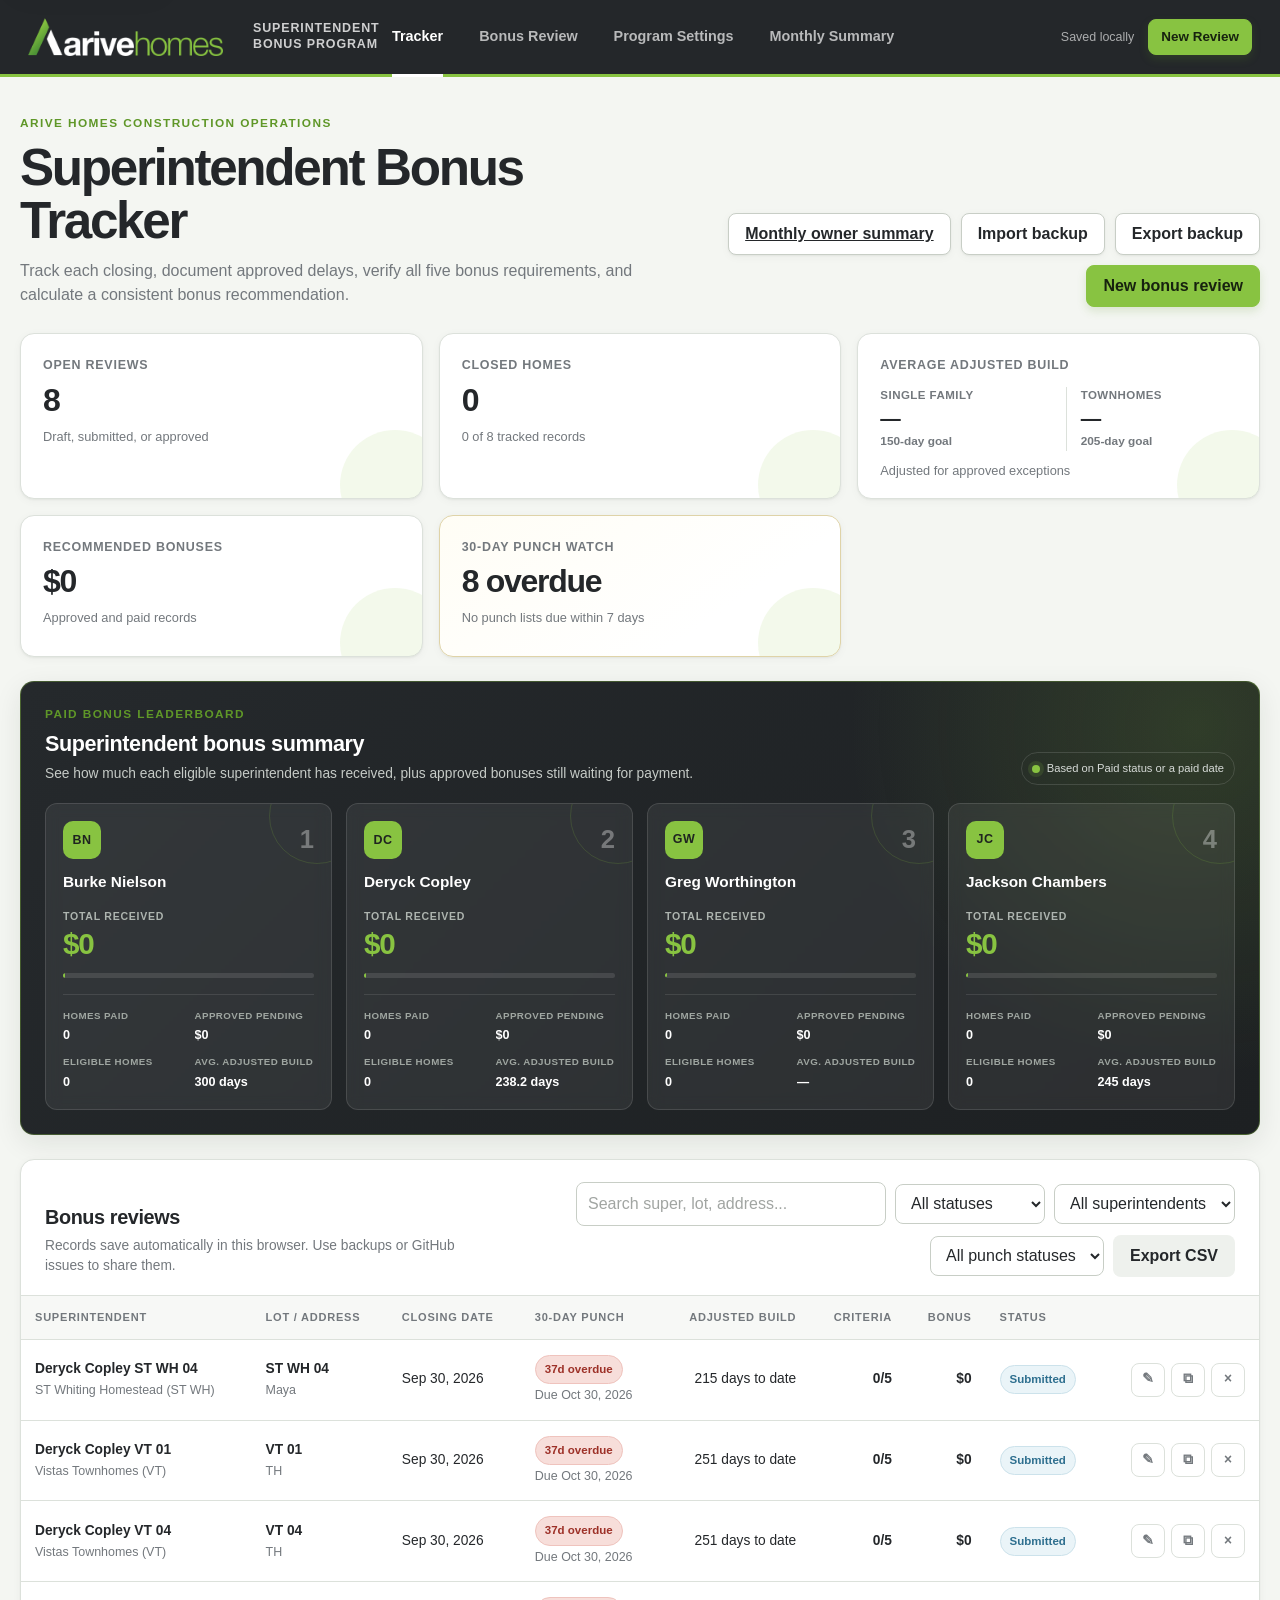
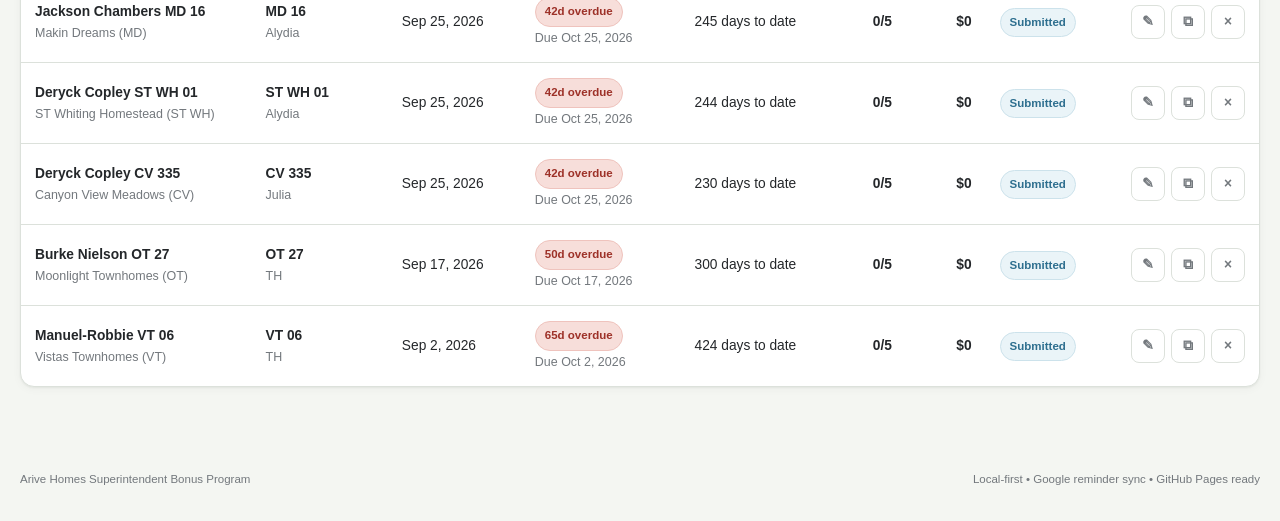
==== index.html @ 0bf2a527 "Refresh payout rules" ====
<!doctype html>
<html lang="en">
<head>
  <meta charset="utf-8">
  <meta name="viewport" content="width=device-width, initial-scale=1">
  <meta name="theme-color" content="#24272a">
  <meta name="description" content="Arive Homes Superintendent Bonus Program tracker for fair, documented, and shareable bonus reviews.">
  <title>Arive Homes | Superintendent Bonus Program</title>
  <link rel="icon" href="assets/favicon.svg" type="image/svg+xml">
  <link rel="manifest" href="manifest.webmanifest">
  <link rel="stylesheet" href="styles.css?v=12">
</head>
<body>
  <a class="skip-link" href="#mainContent">Skip to content</a>

  <header class="app-header">
    <div class="header-inner">
      <button class="brand-button" id="brandHomeButton" type="button" aria-label="Go to bonus tracker">
        <img src="assets/arive-logo.png" alt="Arive Homes" class="brand-logo" onerror="this.onerror=null;this.src='[data-uri]'">
        <span class="brand-divider" aria-hidden="true"></span>
        <span class="brand-program">Superintendent Bonus Program</span>
      </button>

      <nav class="primary-nav" aria-label="Primary navigation">
        <button type="button" class="nav-button is-active" data-view="tracker" aria-current="page">Tracker</button>
        <button type="button" class="nav-button" data-view="editor">Bonus Review</button>
        <button type="button" class="nav-button" data-view="settings">Program Settings</button>
        <a class="nav-button nav-link-button" href="monthly-summary.html" id="monthlySummaryNav">Monthly Summary</a>
      </nav>

      <div class="header-actions">
        <span class="save-indicator" id="saveIndicator" aria-live="polite">Saved locally</span>
        <button type="button" class="button button-primary button-compact" id="headerNewReviewButton">New Review</button>
      </div>
    </div>
  </header>

  <main id="mainContent" class="app-shell">
    <section id="trackerView" class="view is-active" aria-labelledby="trackerTitle">
      <div class="page-heading page-heading-split">
        <div>
          <p class="eyebrow">Arive Homes construction operations</p>
          <h1 id="trackerTitle">Superintendent Bonus Tracker</h1>
          <p class="page-description">Track each closing, document approved delays, verify all five bonus requirements, and calculate a consistent bonus recommendation.</p>
        </div>
        <div class="page-heading-actions">
          <a class="button button-secondary" href="monthly-summary.html">Monthly owner summary</a>
          <button type="button" class="button button-secondary" id="importAllButton">Import backup</button>
          <button type="button" class="button button-secondary" id="exportAllButton">Export backup</button>
          <button type="button" class="button button-primary" id="newReviewButton">New bonus review</button>
        </div>
      </div>

      <div class="metric-grid" aria-label="Program summary">
        <article class="metric-card">
          <span class="metric-label">Open reviews</span>
          <strong class="metric-value" id="metricOpenReviews">0</strong>
          <span class="metric-detail">Draft, submitted, or approved</span>
        </article>
        <article class="metric-card">
          <span class="metric-label">Closed homes</span>
          <strong class="metric-value" id="metricClosedHomes">0</strong>
          <span class="metric-detail" id="metricClosedHomesDetail">All tracked records</span>
        </article>
        <article class="metric-card metric-card-build-split">
          <span class="metric-label">Average adjusted build</span>
          <div class="metric-build-split" aria-label="Average adjusted build time by home type">
            <div class="metric-build-type">
              <span class="metric-build-type-label">Single Family</span>
              <strong class="metric-build-type-value" id="metricAvgBuildSingleFamily">—</strong>
              <span class="metric-build-type-detail">150-day goal</span>
            </div>
            <div class="metric-build-type">
              <span class="metric-build-type-label">Townhomes</span>
              <strong class="metric-build-type-value" id="metricAvgBuildTownhome">—</strong>
              <span class="metric-build-type-detail">205-day goal</span>
            </div>
          </div>
          <span class="metric-detail">Adjusted for approved exceptions</span>
        </article>
        <article class="metric-card">
          <span class="metric-label">Recommended bonuses</span>
          <strong class="metric-value" id="metricBonusTotal">$0</strong>
          <span class="metric-detail">Approved and paid records</span>
        </article>
        <article class="metric-card metric-card-alert">
          <span class="metric-label">30-day punch watch</span>
          <strong class="metric-value" id="metricPunchOverdue">0 overdue</strong>
          <span class="metric-detail" id="metricPunchDueSoon">No punch lists due within 7 days</span>
        </article>
      </div>

      <section class="super-summary-section" aria-labelledby="superSummaryHeading">
        <div class="super-summary-header">
          <div>
            <p class="eyebrow">Paid bonus leaderboard</p>
            <h2 id="superSummaryHeading">Superintendent bonus summary</h2>
            <p>See how much each eligible superintendent has received, plus approved bonuses still waiting for payment.</p>
          </div>
          <span class="summary-key"><i></i> Based on Paid status or a paid date</span>
        </div>
        <div class="super-bonus-grid" id="superintendentBonusSummary"></div>
      </section>

      <section class="card tracker-card" aria-labelledby="recordsHeading">
        <div class="card-header tracker-toolbar">
          <div>
            <h2 id="recordsHeading">Bonus reviews</h2>
            <p class="card-subtitle">Records save automatically in this browser. Use backups or GitHub issues to share them.</p>
          </div>
          <div class="toolbar-actions">
            <label class="search-field">
              <span class="sr-only">Search reviews</span>
              <input type="search" id="recordSearch" placeholder="Search super, lot, address..." autocomplete="off">
            </label>
            <label class="select-field compact-select">
              <span class="sr-only">Filter by status</span>
              <select id="statusFilter">
                <option value="all">All statuses</option>
                <option value="Draft">Draft</option>
                <option value="Submitted">Submitted</option>
                <option value="Approved">Approved</option>
                <option value="Paid">Paid</option>
                <option value="Not eligible">Not eligible</option>
              </select>
            </label>
            <label class="select-field compact-select">
              <span class="sr-only">Filter by superintendent</span>
              <select id="superFilter">
                <option value="all">All superintendents</option>
              </select>
            </label>
            <label class="select-field compact-select">
              <span class="sr-only">Filter by 30-day punch status</span>
              <select id="punchFilter">
                <option value="all">All punch statuses</option>
                <option value="overdue">Punch overdue</option>
                <option value="due-soon">Due within 7 days</option>
                <option value="open">Punch open</option>
                <option value="complete">Punch complete</option>
                <option value="not-available">Needs close date</option>
              </select>
            </label>
            <button type="button" class="button button-tertiary" id="exportCsvButton">Export CSV</button>
          </div>
        </div>

        <div class="table-wrap" id="recordsTableWrap">
          <table class="data-table records-table">
            <thead>
              <tr>
                <th scope="col">Superintendent</th>
                <th scope="col">Lot / address</th>
                <th scope="col">Closing date</th>
                <th scope="col">30-day punch</th>
                <th scope="col" class="number-cell">Adjusted build</th>
                <th scope="col" class="number-cell">Criteria</th>
                <th scope="col" class="number-cell">Bonus</th>
                <th scope="col">Status</th>
                <th scope="col"><span class="sr-only">Actions</span></th>
              </tr>
            </thead>
            <tbody id="recordsTableBody"></tbody>
          </table>
        </div>

        <div class="empty-state" id="recordsEmptyState" hidden>
          <div class="empty-icon" aria-hidden="true">A</div>
          <h3>No bonus reviews yet</h3>
          <p>Create a review for a closed or active home and track the five bonus requirements.</p>
          <button type="button" class="button button-primary" id="emptyNewReviewButton">Create first review</button>
        </div>
      </section>
    </section>

    <section id="editorView" class="view" aria-labelledby="editorTitle" hidden>
      <div class="page-heading page-heading-split editor-page-heading">
        <div>
          <button type="button" class="text-button back-button" id="backToTrackerButton">← Back to tracker</button>
          <p class="eyebrow">Individual home review</p>
          <h1 id="editorTitle">New Superintendent Bonus Review</h1>
          <p class="page-description" id="editorDescription">Enter the home details, verify the five bonus requirements, and document any delays outside the superintendent’s control.</p>
        </div>
        <div class="page-heading-actions">
          <button type="button" class="button button-secondary" id="duplicateReviewButton">Duplicate</button>
          <button type="button" class="button button-danger-ghost" id="deleteReviewButton">Delete</button>
        </div>
      </div>

      <div class="editor-layout">
        <form id="reviewForm" class="editor-main" novalidate>
          <section class="card form-card" aria-labelledby="projectInfoHeading">
            <div class="card-header">
              <div>
                <p class="section-number">01</p>
                <h2 id="projectInfoHeading">Home and superintendent</h2>
                <p class="card-subtitle">The basic information used to identify this bonus review.</p>
              </div>
            </div>
            <div class="form-grid form-grid-3">
              <label class="field field-span-2">
                <span class="field-label">Superintendent name <span aria-hidden="true">*</span></span>
                <select data-field="superintendent" required>
                  <option value="">Select superintendent</option>
                  <option value="Greg Worthington">Greg Worthington</option>
                  <option value="Jackson Chambers">Jackson Chambers</option>
                  <option value="Burke Nielson">Burke Nielson</option>
                  <option value="Deryck Copley">Deryck Copley</option>
                </select>
              </label>
              <label class="field">
                <span class="field-label">Review status</span>
                <select data-field="status">
                  <option value="Draft">Draft</option>
                  <option value="Submitted">Submitted</option>
                  <option value="Approved">Approved</option>
                  <option value="Paid">Paid</option>
                  <option value="Not eligible">Not eligible</option>
                </select>
              </label>
              <label class="field">
                <span class="field-label">Community</span>
                <input type="text" data-field="community" placeholder="Community or phase">
              </label>
              <label class="field">
                <span class="field-label">Lot number <span aria-hidden="true">*</span></span>
                <input type="text" data-field="lotNumber" required placeholder="Lot 142">
              </label>
              <label class="field">
                <span class="field-label">Plan / model</span>
                <input type="text" data-field="planName" placeholder="Floor plan">
              </label>
              <label class="field">
                <span class="field-label">Home type</span>
                <select data-field="homeType">
                  <option value="Single Family">Single Family</option>
                  <option value="Townhome">Townhome</option>
                </select>
              </label>
              <label class="field field-span-2">
                <span class="field-label">Property address <span aria-hidden="true">*</span></span>
                <input type="text" data-field="address" required autocomplete="street-address" placeholder="Street address, city, state, ZIP">
              </label>
              <label class="field">
                <span class="field-label">Permit / job number</span>
                <input type="text" data-field="jobNumber" placeholder="Optional">
              </label>
              <label class="field">
                <span class="field-label">Base bonus amount</span>
                <span class="input-prefix-wrap">
                  <span class="input-prefix">$</span>
                  <input type="number" data-field="baseBonus" value="350" readonly aria-readonly="true" tabindex="-1">
                </span>
                <span class="field-help">Fixed Arive Homes base bonus. This amount cannot be changed.</span>
              </label>
              <label class="field field-span-2">
                <span class="field-label">Review period / quarter</span>
                <input type="text" data-field="reviewPeriod" placeholder="Example: Q2 2026">
              </label>
            </div>
          </section>

          <section class="card form-card" aria-labelledby="scheduleHeading">
            <div class="card-header card-header-split">
              <div>
                <p class="section-number">02</p>
                <h2 id="scheduleHeading">Build time and closing</h2>
                <p class="card-subtitle">Build time is measured from dig to Certificate of Occupancy. Approved outside-control delays are deducted before the applicable bonus limit is evaluated.</p>
              </div>
              <span class="info-badge" id="dayCountBadge">Calendar days</span>
            </div>

            <div class="form-grid form-grid-3">
              <label class="field">
                <span class="field-label">Dig date <span aria-hidden="true">*</span></span>
                <input type="date" data-field="buildStartDate" required>
                <span class="field-help">First day excavation begins.</span>
              </label>
              <label class="field">
                <span class="field-label">Start milestone</span>
                <select data-field="startMilestone">
                  <option value="Excavation start">Dig / excavation start</option>
                </select>
              </label>
              <label class="field">
                <span class="field-label">Bonus build-time goal</span>
                <select id="buildTimeLimitDisplay" data-field="targetBuildDays">
                  <option value="150">150 days - Single Family</option>
                  <option value="205">205 days - Townhome</option>
                </select>
                <span class="field-help" id="buildTimeGoalConfirmation">Current goal: 150 days - Single Family</span>
              </label>
              <label class="field">
                <span class="field-label">Certificate of Occupancy date</span>
                <input type="date" data-field="actualCloseDate">
                <span class="field-help">Used to measure build time from dig to CO.</span>
              </label>
              <label class="field">
                <span class="field-label">Closing date</span>
                <input type="date" data-field="closingDate">
                <span class="field-help">Used to calculate the 30-day punch-list deadline.</span>
              </label>
              <label class="field field-highlight">
                <span class="field-label">30-day punch-list due date</span>
                <input type="text" id="punch30DueDate" readonly aria-readonly="true" placeholder="Calculated after closing">
                <span class="field-help" id="punch30DueDateHelp">Automatically calculated as 30 calendar days after closing.</span>
              </label>
            </div>

            <div class="schedule-metrics" aria-label="Build time calculations">
              <div class="schedule-metric">
                <span>Gross build time</span>
                <strong id="grossBuildDays">—</strong>
                <small id="grossBuildDaysHelp">Enter the dig date and CO date</small>
              </div>
              <div class="schedule-metric">
                <span>Approved delay days</span>
                <strong id="approvedDelayDays">0</strong>
                <small>Overlapping dates count once</small>
              </div>
              <div class="schedule-metric schedule-metric-emphasis">
                <span>Adjusted build time</span>
                <strong id="adjustedBuildDays">—</strong>
                <small>Gross time less approved exceptions</small>
              </div>
              <div class="schedule-metric">
                <span>Variance to build-time limit</span>
                <strong id="buildVariance">—</strong>
                <small id="buildVarianceHelp">Applicable bonus limit</small>
              </div>
            </div>
          </section>

          <section class="card form-card" aria-labelledby="delayHeading">
            <div class="card-header card-header-split">
              <div>
                <p class="section-number">03</p>
                <h2 id="delayHeading">Delay exception log</h2>
                <p class="card-subtitle">Only approved delays marked outside the superintendent’s control reduce adjusted build time.</p>
              </div>
              <button type="button" class="button button-secondary button-compact" id="addDelayButton">Add delay</button>
            </div>

            <div class="policy-note">
              <strong>Fairness rule:</strong> document the cause, date range, and approver. City or utility delays, approved buyer/company changes, unusual weather, design issues, and material allocations can qualify. Rework, missed inspections, or poor sequencing normally should not.
            </div>

            <div class="table-wrap delay-table-wrap">
              <table class="data-table delay-table">
                <thead>
                  <tr>
                    <th scope="col">Cause</th>
                    <th scope="col">Start</th>
                    <th scope="col">End</th>
                    <th scope="col">Outside control</th>
                    <th scope="col">Decision</th>
                    <th scope="col">Approved by</th>
                    <th scope="col" class="number-cell">Days</th>
                    <th scope="col">Notes / documentation</th>
                    <th scope="col"><span class="sr-only">Actions</span></th>
                  </tr>
                </thead>
                <tbody id="delayTableBody"></tbody>
              </table>
            </div>
            <div class="inline-empty" id="delayEmptyState">No delays logged. Add one only when a schedule exception needs documentation.</div>
          </section>

          <section class="card form-card" aria-labelledby="criteriaHeading">
            <div class="card-header">
              <div>
                <p class="section-number">04</p>
                <h2 id="criteriaHeading">Bonus criteria</h2>
                <p class="card-subtitle">All five requirements must be complete for the home to qualify for the bonus.</p>
              </div>
            </div>
            <div id="criteriaList" class="criteria-list"></div>
          </section>

          <section class="card form-card" aria-labelledby="photosHeading">
            <div class="card-header">
              <div>
                <p class="section-number">05</p>
                <h2 id="photosHeading">Final grade photo verification</h2>
                <p class="card-subtitle">The actual photos stay in Dropbox. Use this section to confirm the required final-grade photos were completed and uploaded.</p>
              </div>
            </div>

            <div class="verification-panel">
              <label class="verification-check">
                <input type="checkbox" data-field="finalGradePhotosComplete">
                <span class="verification-checkmark" aria-hidden="true">✓</span>
                <span>
                  <strong>Final-grade photos have been uploaded to Dropbox</strong>
                  <small>Mark this complete after the required jobsite photos are saved in the normal Dropbox folder.</small>
                </span>
              </label>
              <div class="form-grid form-grid-2 verification-fields">
                <label class="field">
                  <span class="field-label">Verified date</span>
                  <input type="date" data-field="finalGradePhotosVerifiedDate">
                </label>
                <label class="field">
                  <span class="field-label">Notes or Dropbox reference</span>
                  <input type="text" data-field="finalGradePhotosNotes" placeholder="Optional folder name, initials, or note">
                </label>
              </div>
            </div>
          </section>

          <section class="card form-card" aria-labelledby="approvalHeading">
            <div class="card-header">
              <div>
                <p class="section-number">06</p>
                <h2 id="approvalHeading">Review, approval, and payment</h2>
                <p class="card-subtitle">Keep a simple audit trail for who reviewed, approved, and paid the bonus.</p>
              </div>
            </div>
            <div class="form-grid form-grid-3">
              <label class="field">
                <span class="field-label">Reviewed by</span>
                <input type="text" data-field="reviewedBy" placeholder="Name">
              </label>
              <label class="field">
                <span class="field-label">Review date</span>
                <input type="date" data-field="reviewDate">
              </label>
              <label class="field">
                <span class="field-label">Submitted date</span>
                <input type="date" data-field="submittedDate">
              </label>
              <label class="field">
                <span class="field-label">Approved by</span>
                <input type="text" data-field="approvedBy" placeholder="Name">
              </label>
              <label class="field">
                <span class="field-label">Approval date</span>
                <input type="date" data-field="approvedDate">
              </label>
              <label class="field">
                <span class="field-label">Paid date</span>
                <input type="date" data-field="paidDate">
              </label>
              <label class="field field-span-3">
                <span class="field-label">Overall review notes</span>
                <textarea data-field="reviewNotes" rows="4" placeholder="Wins, concerns, coaching notes, or context for the final decision."></textarea>
              </label>
              <label class="field field-span-3">
                <span class="field-label">Approval notes</span>
                <textarea data-field="approvalNotes" rows="3" placeholder="Final management decision or any adjustment to the calculated recommendation."></textarea>
              </label>
              <label class="field">
                <span class="field-label">Manual approved bonus</span>
                <span class="input-prefix-wrap">
                  <span class="input-prefix">$</span>
                  <input type="number" data-field="manualApprovedBonus" min="0" step="50" inputmode="decimal" placeholder="Use calculated amount">
                </span>
                <span class="field-help">Optional override; leave blank to use the calculated recommendation.</span>
              </label>
            </div>
          </section>
        </form>

        <aside class="editor-sidebar" aria-label="Live bonus summary">
          <section class="summary-card">
            <div class="summary-card-header">
              <div>
                <span class="summary-kicker">Live recommendation</span>
                <h2 id="summaryRecordName">New review</h2>
              </div>
              <span class="status-chip status-draft" id="summaryStatus">Draft</span>
            </div>

            <div class="score-ring-wrap">
              <div class="score-ring" id="scoreRing" style="--score: 0">
                <div class="score-ring-inner">
                  <strong id="summaryScore">0/5</strong>
                  <span>requirements</span>
                </div>
              </div>
            </div>

            <div class="bonus-total">
              <span>Recommended bonus</span>
              <strong id="summaryBonus">$0</strong>
              <small id="summaryMultiplier">0% of base bonus</small>
            </div>

            <dl class="summary-details">
              <div>
                <dt>Base bonus</dt>
                <dd id="summaryBaseBonus">$0</dd>
              </div>
              <div>
                <dt>Gross build</dt>
                <dd id="summaryGrossBuild">—</dd>
              </div>
              <div>
                <dt>Approved delays</dt>
                <dd id="summaryDelayDays">0 days</dd>
              </div>
              <div>
                <dt>Adjusted build</dt>
                <dd id="summaryAdjustedBuild">—</dd>
              </div>
              <div>
                <dt>Final-grade photos</dt>
                <dd id="summaryFinalGradeStatus">Not complete</dd>
              </div>
            </dl>

            <div class="readiness-block">
              <h3>Approval readiness</h3>
              <ul class="readiness-list" id="readinessList"></ul>
            </div>

            <div class="summary-actions">
              <button type="button" class="button button-primary button-full" id="saveReviewButton">Save now</button>
              <button type="button" class="button button-secondary button-full" id="downloadReportButton">Download shareable report</button>
              <button type="button" class="button button-secondary button-full" id="printReviewButton">Print / save PDF</button>
              <button type="button" class="button button-secondary button-full" id="exportRecordButton">Export editable record</button>
              <button type="button" class="button button-tertiary button-full" id="githubIssueButton">Create GitHub issue</button>
            </div>
          </section>
        </aside>
      </div>
    </section>

    <section id="settingsView" class="view" aria-labelledby="settingsTitle" hidden>
      <div class="page-heading page-heading-split">
        <div>
          <p class="eyebrow">Program administration</p>
          <h1 id="settingsTitle">Program Settings</h1>
          <p class="page-description">Manage the program name and GitHub connection. The $350 base bonus is fixed and cannot be changed. Bonus eligibility uses the five fixed Arive Homes requirements below.</p>
        </div>
        <div class="page-heading-actions">
          <button type="button" class="button button-secondary" id="resetSettingsButton">Reset program defaults</button>
          <button type="button" class="button button-primary" id="saveSettingsButton">Save settings</button>
        </div>
      </div>

      <div class="settings-layout">
        <section class="card form-card" aria-labelledby="generalSettingsHeading">
          <div class="card-header">
            <div>
              <h2 id="generalSettingsHeading">Program defaults</h2>
              <p class="card-subtitle">These values prefill new reviews.</p>
            </div>
          </div>
          <div class="form-grid form-grid-3">
            <label class="field field-span-2">
              <span class="field-label">Program name</span>
              <input type="text" id="settingsProgramName">
            </label>
            <label class="field">
              <span class="field-label">Base bonus (fixed)</span>
              <span class="input-prefix-wrap">
                <span class="input-prefix">$</span>
                <input type="number" id="settingsDefaultBaseBonus" value="350" readonly aria-readonly="true" tabindex="-1">
              </span>
              <span class="field-help">Locked at $350 for every bonus review.</span>
            </label>
            <label class="field">
              <span class="field-label">Build-time day count</span>
              <select id="settingsDayCountMode" disabled aria-disabled="true">
                <option value="calendar">Calendar days</option>
              </select>
              <span class="field-help">Calendar days are fixed. Choose 150 or 205 in each home review using the Build-time goal field.</span>
            </label>
            <label class="field field-span-2">
              <span class="field-label">GitHub repository</span>
              <input type="text" id="settingsGithubRepo" placeholder="owner/repository">
              <span class="field-help">Used by the “Create GitHub issue” button. Leave blank to copy issue text instead.</span>
            </label>
          </div>
        </section>


        <section class="card form-card" aria-labelledby="googleReminderHeading">
          <div class="card-header card-header-split">
            <div>
              <h2 id="googleReminderHeading">30-Day Punch List Email Reminders</h2>
              <p class="card-subtitle">Connect this tracker to the private Google Sheet so closing dates and punch-list status can drive automatic reminder emails.</p>
            </div>
            <span class="connection-status" id="googleSyncStatus">Not connected yet</span>
          </div>
          <div class="form-grid form-grid-2">
            <label class="field field-span-2">
              <span class="field-label">Google Apps Script Web App URL</span>
              <input type="url" id="settingsGoogleWebAppUrl" placeholder="https://script.google.com/macros/s/.../exec" autocomplete="off">
              <span class="field-help">Paste the deployed Web App URL from the reminder script. It is stored only in this browser with your tracker data.</span>
            </label>
            <label class="field field-span-2">
              <span class="field-label">Sync key</span>
              <input type="password" id="settingsGoogleSyncKey" placeholder="Paste your private sync key" autocomplete="new-password">
              <span class="field-help">Use the same key you store in Apps Script Project Settings. Do not commit this key to GitHub.</span>
            </label>
          </div>
          <div class="data-actions-grid reminder-actions">
            <button type="button" class="button button-primary" id="syncGoogleNowButton">Sync all records now</button>
            <button type="button" class="button button-secondary" id="openGoogleSheetButton">Open reminder Google Sheet</button>
          </div>
          <div class="settings-rule-grid reminder-rule-grid">
            <div class="settings-rule"><strong>Recipients</strong><span>brendan@arivehomes.com and robbie@arivehomes.com</span></div>
            <div class="settings-rule"><strong>Reminder window</strong><span>Daily at 7:00 AM Mountain Time when an incomplete 30-day punch list is due within 7 days or is overdue.</span></div>
          </div>
        </section>

        <section class="card form-card" aria-labelledby="eligibilityRulesHeading">
          <div class="card-header">
            <div>
              <h2 id="eligibilityRulesHeading">Bonus eligibility rules</h2>
              <p class="card-subtitle">These five requirements are fixed for the Arive Homes superintendent bonus program.</p>
            </div>
          </div>
          <div class="settings-rule-grid">
            <div class="settings-rule"><strong>1. Build time</strong><span>Dig to Certificate of Occupancy: 150 days or less for single-family homes; 205 days or less for townhomes, after approved outside-control delays.</span></div>
            <div class="settings-rule"><strong>2. Final grade photos</strong><span>Photos must be uploaded to Dropbox and verified in the review.</span></div>
            <div class="settings-rule"><strong>3. 30-day punch list</strong><span>All items must be complete within 30 calendar days of closing and verified by homeowner signature, or written management approval when a homeowner signature is not reasonably obtainable.</span></div>
            <div class="settings-rule"><strong>4. Safety / SWPPP inspections</strong><span>Required safety and SWPPP inspections must be completed and documented.</span></div>
            <div class="settings-rule"><strong>5. End of Build Checklist</strong><span>Every end-of-build checklist item must be completed, including city sidewalk approval/sign-off or an approved documented exception.</span></div>
          </div>
          <p class="settings-footnote">All five requirements must be complete for the full base bonus to be recommended.</p>
        </section>

        <section class="card form-card" aria-labelledby="criteriaSettingsHeading" hidden aria-hidden="true">
          <div class="card-header card-header-split">
            <div>
              <h2 id="criteriaSettingsHeading">Bonus criteria and weights</h2>
              <p class="card-subtitle">Fixed program rules used by the eligibility calculation.</p>
            </div>
            <div class="weight-total" id="weightTotalBadge">100% total</div>
          </div>
          <div class="table-wrap">
            <table class="data-table settings-table">
              <thead>
                <tr>
                  <th scope="col">Criterion</th>
                  <th scope="col" class="number-cell">Weight</th>
                  <th scope="col">Scoring guidance</th>
                  <th scope="col">Automatic</th>
                  <th scope="col"><span class="sr-only">Actions</span></th>
                </tr>
              </thead>
              <tbody id="settingsCriteriaBody"></tbody>
            </table>
          </div>
          <button type="button" class="button button-tertiary button-compact settings-add-button" id="addCriterionButton">Add criterion</button>
        </section>

        <section class="card form-card" aria-labelledby="payoutSettingsHeading" hidden aria-hidden="true">
          <div class="card-header card-header-split">
            <div>
              <h2 id="payoutSettingsHeading">Payout tiers</h2>
              <p class="card-subtitle">All five fixed requirements must be complete for the full base bonus.</p>
            </div>
            <button type="button" class="button button-tertiary button-compact" id="addPayoutTierButton">Add tier</button>
          </div>
          <div class="table-wrap">
            <table class="data-table settings-table compact-settings-table">
              <thead>
                <tr>
                  <th scope="col">Minimum score</th>
                  <th scope="col">Maximum score</th>
                  <th scope="col">Payout of base</th>
                  <th scope="col">Label</th>
                  <th scope="col"><span class="sr-only">Actions</span></th>
                </tr>
              </thead>
              <tbody id="settingsPayoutBody"></tbody>
            </table>
          </div>
        </section>

        <section class="card form-card" aria-labelledby="scheduleSettingsHeading" hidden aria-hidden="true">
          <div class="card-header card-header-split">
            <div>
              <h2 id="scheduleSettingsHeading">Automatic schedule score</h2>
              <p class="card-subtitle">The score uses adjusted build time, not gross build time. Delay dates must be approved and outside the superintendent’s control.</p>
            </div>
            <button type="button" class="button button-tertiary button-compact" id="addScheduleBandButton">Add band</button>
          </div>
          <div class="table-wrap">
            <table class="data-table settings-table compact-settings-table">
              <thead>
                <tr>
                  <th scope="col">Maximum days late</th>
                  <th scope="col">Schedule score</th>
                  <th scope="col">Label</th>
                  <th scope="col"><span class="sr-only">Actions</span></th>
                </tr>
              </thead>
              <tbody id="settingsScheduleBody"></tbody>
            </table>
          </div>
          <p class="settings-footnote">Use a blank maximum for the final catch-all band. A negative variance (ahead of target) falls into the first band.</p>
        </section>

        <section class="card form-card danger-zone" aria-labelledby="dataSettingsHeading">
          <div class="card-header">
            <div>
              <h2 id="dataSettingsHeading">Data and backups</h2>
              <p class="card-subtitle">The app stores records in this browser. Export a backup before clearing browser data or moving to another computer.</p>
            </div>
          </div>
          <div class="data-actions-grid">
            <button type="button" class="button button-secondary" id="settingsExportAllButton">Export full backup</button>
            <button type="button" class="button button-secondary" id="settingsImportAllButton">Import full backup</button>
            <button type="button" class="button button-danger-ghost" id="clearAllDataButton">Clear all records</button>
          </div>
        </section>
      </div>
    </section>
  </main>

  <footer class="app-footer">
    <span>Arive Homes Superintendent Bonus Program</span>
    <span>Local-first • Google reminder sync • GitHub Pages ready</span>
  </footer>

  <datalist id="superintendentList"></datalist>
  <input type="file" id="importAllInput" accept="application/json,.json" hidden>
  <input type="file" id="importRecordInput" accept="application/json,.json" hidden>

  <dialog id="confirmDialog" class="confirm-dialog">
    <form method="dialog">
      <h2 id="confirmDialogTitle">Confirm action</h2>
      <p id="confirmDialogMessage">Are you sure?</p>
      <div class="dialog-actions">
        <button value="cancel" class="button button-secondary">Cancel</button>
        <button value="confirm" class="button button-danger" id="confirmDialogConfirm">Confirm</button>
      </div>
    </form>
  </dialog>

  <div class="toast" id="toast" role="status" aria-live="polite" aria-atomic="true"></div>

  <script src=app.js?v=23 defer></script>
</body>
</html>
---- styles.css ----
:root {
  --brand-green: #88c341;
  --brand-green-dark: #5f9728;
  --brand-green-soft: #edf6e4;
  --brand-gray: #606163;
  --ink: #24272a;
  --ink-2: #42464a;
  --muted: #73787d;
  --line: #dce1db;
  --line-strong: #c8cec6;
  --surface: #ffffff;
  --surface-soft: #f4f6f2;
  --surface-muted: #eef1ed;
  --warning: #a76012;
  --warning-soft: #fff5e6;
  --danger: #a33a35;
  --danger-soft: #fff0ef;
  --blue: #2e6f8f;
  --blue-soft: #eaf4f8;
  --shadow-sm: 0 1px 2px rgba(25, 31, 25, 0.05), 0 2px 10px rgba(25, 31, 25, 0.04);
  --shadow-md: 0 8px 28px rgba(25, 31, 25, 0.09);
  --radius-sm: 8px;
  --radius: 14px;
  --radius-lg: 20px;
  --header-height: 74px;
  color-scheme: light;
}

* {
  box-sizing: border-box;
}

html {
  min-width: 320px;
  scroll-behavior: smooth;
}

body {
  margin: 0;
  min-height: 100vh;
  background: var(--surface-soft);
  color: var(--ink);
  font-family: Inter, ui-sans-serif, -apple-system, BlinkMacSystemFont, "Segoe UI", sans-serif;
  line-height: 1.5;
  -webkit-font-smoothing: antialiased;
}

button,
input,
select,
textarea {
  font: inherit;
}

button {
  color: inherit;
}

img {
  max-width: 100%;
}

[hidden] {
  display: none !important;
}

::selection {
  background: rgba(136, 195, 65, 0.28);
}

.skip-link {
  position: fixed;
  left: 16px;
  top: -60px;
  z-index: 9999;
  padding: 10px 14px;
  border-radius: 8px;
  background: #fff;
  color: var(--ink);
  font-weight: 700;
  box-shadow: var(--shadow-md);
  transition: top 0.15s ease;
}

.skip-link:focus {
  top: 12px;
}

.sr-only {
  position: absolute !important;
  width: 1px !important;
  height: 1px !important;
  padding: 0 !important;
  margin: -1px !important;
  overflow: hidden !important;
  clip: rect(0, 0, 0, 0) !important;
  white-space: nowrap !important;
  border: 0 !important;
}

.app-header {
  position: sticky;
  top: 0;
  z-index: 100;
  min-height: var(--header-height);
  background: var(--ink);
  border-bottom: 3px solid var(--brand-green);
  color: #fff;
}

.header-inner {
  max-width: 1540px;
  min-height: var(--header-height);
  margin: 0 auto;
  padding: 0 28px;
  display: grid;
  grid-template-columns: minmax(320px, 1fr) auto minmax(260px, 1fr);
  align-items: center;
  gap: 26px;
}

.brand-button {
  display: inline-flex;
  align-items: center;
  justify-self: start;
  gap: 15px;
  min-width: 0;
  padding: 0;
  border: 0;
  background: transparent;
  color: #fff;
  cursor: pointer;
  text-align: left;
}

.brand-button:focus-visible,
.nav-button:focus-visible,
.button:focus-visible,
.text-button:focus-visible,
.icon-button:focus-visible {
  outline: 3px solid rgba(136, 195, 65, 0.62);
  outline-offset: 3px;
}

.brand-logo {
  width: 195px;
  height: auto;
  display: block;
}

.brand-divider {
  width: 1px;
  height: 28px;
  background: rgba(255, 255, 255, 0.25);
}

.brand-program {
  max-width: 190px;
  color: rgba(255, 255, 255, 0.78);
  font-size: 0.78rem;
  font-weight: 700;
  letter-spacing: 0.07em;
  line-height: 1.25;
  text-transform: uppercase;
}

.primary-nav {
  display: flex;
  align-items: stretch;
  align-self: stretch;
}

.nav-button {
  position: relative;
  padding: 0 18px;
  border: 0;
  background: transparent;
  color: rgba(255, 255, 255, 0.68);
  font-size: 0.9rem;
  font-weight: 700;
  cursor: pointer;
  transition: color 0.15s ease, background 0.15s ease;
}

.nav-button:hover {
  color: #fff;
  background: rgba(255, 255, 255, 0.04);
}

.nav-button::after {
  content: "";
  position: absolute;
  left: 18px;
  right: 18px;
  bottom: -3px;
  height: 3px;
  background: transparent;
}

.nav-button.is-active {
  color: #fff;
}

.nav-button.is-active::after {
  background: #fff;
}

.header-actions {
  display: flex;
  align-items: center;
  justify-content: flex-end;
  gap: 14px;
}

.save-indicator {
  color: rgba(255, 255, 255, 0.62);
  font-size: 0.78rem;
  white-space: nowrap;
}

.save-indicator.is-saving {
  color: #fff;
}

.save-indicator.is-error {
  color: #ffb5ad;
}

.app-shell {
  width: min(100% - 40px, 1480px);
  margin: 0 auto;
  padding: 38px 0 64px;
}

.view {
  animation: view-in 0.18s ease-out;
}

@keyframes view-in {
  from {
    opacity: 0;
    transform: translateY(4px);
  }
  to {
    opacity: 1;
    transform: translateY(0);
  }
}

.page-heading {
  margin-bottom: 26px;
}

.page-heading-split {
  display: flex;
  align-items: flex-end;
  justify-content: space-between;
  gap: 28px;
}

.editor-page-heading {
  align-items: center;
}

.eyebrow {
  margin: 0 0 8px;
  color: var(--brand-green-dark);
  font-size: 0.74rem;
  font-weight: 800;
  letter-spacing: 0.12em;
  text-transform: uppercase;
}

h1,
h2,
h3,
p {
  overflow-wrap: anywhere;
}

h1 {
  margin: 0;
  font-size: clamp(2rem, 4vw, 3.2rem);
  letter-spacing: -0.045em;
  line-height: 1.04;
}

h2 {
  margin: 0;
  font-size: 1.24rem;
  letter-spacing: -0.02em;
  line-height: 1.2;
}

h3 {
  margin: 0;
  font-size: 1rem;
  line-height: 1.3;
}

.page-description {
  max-width: 790px;
  margin: 12px 0 0;
  color: var(--muted);
  font-size: 1rem;
}

.page-heading-actions {
  display: flex;
  flex-wrap: wrap;
  justify-content: flex-end;
  gap: 10px;
}

.text-button {
  padding: 0;
  border: 0;
  background: transparent;
  color: var(--brand-green-dark);
  font-weight: 750;
  cursor: pointer;
}

.text-button:hover {
  color: var(--ink);
  text-decoration: underline;
  text-underline-offset: 3px;
}

.back-button {
  display: inline-flex;
  margin-bottom: 12px;
  font-size: 0.88rem;
}

.button {
  display: inline-flex;
  align-items: center;
  justify-content: center;
  min-height: 42px;
  padding: 10px 16px;
  border: 1px solid transparent;
  border-radius: var(--radius-sm);
  font-weight: 750;
  line-height: 1.15;
  cursor: pointer;
  transition: transform 0.12s ease, box-shadow 0.12s ease, background 0.12s ease, border-color 0.12s ease;
}

.button:hover:not(:disabled) {
  transform: translateY(-1px);
}

.button:active:not(:disabled) {
  transform: translateY(0);
}

.button:disabled {
  opacity: 0.5;
  cursor: not-allowed;
}

.button-primary {
  background: var(--brand-green);
  color: #17220f;
  border-color: var(--brand-green);
  box-shadow: 0 4px 10px rgba(95, 151, 40, 0.18);
}

.button-primary:hover:not(:disabled) {
  background: #94cf4d;
  border-color: #94cf4d;
  box-shadow: 0 6px 16px rgba(95, 151, 40, 0.24);
}

.button-secondary {
  background: #fff;
  color: var(--ink);
  border-color: var(--line-strong);
  box-shadow: var(--shadow-sm);
}

.button-secondary:hover:not(:disabled) {
  border-color: var(--brand-green);
}

.button-tertiary {
  background: var(--surface-muted);
  color: var(--ink);
  border-color: transparent;
}

.button-tertiary:hover:not(:disabled) {
  background: #e4e8e2;
}

.button-danger {
  background: var(--danger);
  color: #fff;
  border-color: var(--danger);
}

.button-danger-ghost {
  background: transparent;
  color: var(--danger);
  border-color: rgba(163, 58, 53, 0.3);
}

.button-danger-ghost:hover:not(:disabled) {
  background: var(--danger-soft);
  border-color: var(--danger);
}

.button-compact {
  min-height: 36px;
  padding: 8px 12px;
  font-size: 0.84rem;
}

.button-full {
  width: 100%;
}

.icon-button {
  display: inline-grid;
  place-items: center;
  width: 34px;
  height: 34px;
  padding: 0;
  border: 1px solid var(--line);
  border-radius: 8px;
  background: #fff;
  color: var(--muted);
  font-weight: 800;
  cursor: pointer;
}

.icon-button:hover {
  border-color: var(--brand-green);
  color: var(--ink);
}

.icon-button.danger:hover {
  border-color: var(--danger);
  color: var(--danger);
  background: var(--danger-soft);
}

.metric-grid {
  display: grid;
  grid-template-columns: repeat(5, minmax(0, 1fr));
  gap: 16px;
  margin-bottom: 24px;
}

.metric-card {
  position: relative;
  min-height: 142px;
  padding: 22px;
  overflow: hidden;
  border: 1px solid var(--line);
  border-radius: var(--radius);
  background: var(--surface);
  box-shadow: var(--shadow-sm);
}


.metric-card-build-split {
  padding-bottom: 18px;
}

.metric-build-split {
  position: relative;
  z-index: 1;
  display: grid;
  grid-template-columns: repeat(2, minmax(0, 1fr));
  gap: 14px;
  margin: 12px 0 10px;
}

.metric-build-type {
  min-width: 0;
}

.metric-build-type + .metric-build-type {
  padding-left: 14px;
  border-left: 1px solid var(--line);
}

.metric-build-type-label,
.metric-build-type-detail {
  display: block;
}

.metric-build-type-label {
  margin-bottom: 3px;
  color: var(--muted);
  font-size: 0.72rem;
  font-weight: 800;
  letter-spacing: 0.04em;
  text-transform: uppercase;
}

.metric-build-type-value {
  display: block;
  color: var(--ink);
  font-size: clamp(1.2rem, 1.6vw, 1.7rem);
  line-height: 1.05;
  white-space: nowrap;
}

.metric-build-type-detail {
  margin-top: 4px;
  color: var(--muted);
  font-size: 0.74rem;
  font-weight: 700;
}

.metric-card::after {
  content: "";
  position: absolute;
  right: -28px;
  bottom: -42px;
  width: 110px;
  height: 110px;
  border-radius: 50%;
  background: rgba(136, 195, 65, 0.1);
}

.metric-label,
.metric-detail {
  display: block;
}

.metric-label {
  color: var(--muted);
  font-size: 0.78rem;
  font-weight: 750;
  letter-spacing: 0.06em;
  text-transform: uppercase;
}

.metric-value {
  position: relative;
  z-index: 1;
  display: block;
  margin-top: 9px;
  font-size: 2rem;
  letter-spacing: -0.04em;
  line-height: 1.05;
}

.metric-detail {
  margin-top: 9px;
  color: var(--muted);
  font-size: 0.8rem;
}


.super-summary-section {
  margin-bottom: 24px;
  padding: 24px;
  border: 1px solid rgba(136, 195, 65, 0.32);
  border-radius: var(--radius);
  background:
    radial-gradient(circle at 95% 10%, rgba(136, 195, 65, 0.16), transparent 28%),
    linear-gradient(135deg, #25292c 0%, #1d2022 100%);
  box-shadow: var(--shadow-md);
  color: #fff;
}

.super-summary-header {
  display: flex;
  align-items: flex-end;
  justify-content: space-between;
  gap: 20px;
  margin-bottom: 18px;
}

.super-summary-header h2 {
  margin-top: 3px;
  font-size: 1.35rem;
}

.super-summary-header p:not(.eyebrow) {
  max-width: 680px;
  margin: 7px 0 0;
  color: #c6cbc7;
  font-size: 0.86rem;
}

.summary-key {
  display: inline-flex;
  align-items: center;
  gap: 7px;
  padding: 7px 10px;
  border: 1px solid rgba(255, 255, 255, 0.13);
  border-radius: 999px;
  color: #d7dbd8;
  font-size: 0.7rem;
  white-space: nowrap;
}

.summary-key i {
  width: 8px;
  height: 8px;
  border-radius: 50%;
  background: var(--brand-green);
  box-shadow: 0 0 0 4px rgba(136, 195, 65, 0.14);
}

.super-bonus-grid {
  display: grid;
  grid-template-columns: repeat(4, minmax(0, 1fr));
  gap: 14px;
}

.super-bonus-card {
  position: relative;
  min-width: 0;
  padding: 17px;
  overflow: hidden;
  border: 1px solid rgba(255, 255, 255, 0.12);
  border-radius: 12px;
  background: rgba(255, 255, 255, 0.065);
  backdrop-filter: blur(7px);
}

.super-bonus-card::after {
  content: "";
  position: absolute;
  right: -34px;
  top: -36px;
  width: 94px;
  height: 94px;
  border: 1px solid rgba(136, 195, 65, 0.18);
  border-radius: 50%;
}

.super-bonus-topline {
  position: relative;
  z-index: 1;
  display: flex;
  align-items: center;
  justify-content: space-between;
}

.super-avatar {
  display: inline-grid;
  place-items: center;
  width: 38px;
  height: 38px;
  border-radius: 10px;
  background: var(--brand-green);
  color: #1f2420;
  font-size: 0.78rem;
  font-weight: 900;
  letter-spacing: 0.04em;
}

.super-rank {
  color: rgba(255, 255, 255, 0.34);
  font-size: 1.6rem;
  font-weight: 850;
  line-height: 1;
}

.super-bonus-card h3 {
  margin: 13px 0 0;
  overflow: hidden;
  font-size: 0.96rem;
  text-overflow: ellipsis;
  white-space: nowrap;
}

.super-paid-label {
  display: block;
  margin-top: 17px;
  color: #aeb5b0;
  font-size: 0.66rem;
  font-weight: 750;
  letter-spacing: 0.07em;
  text-transform: uppercase;
}

.super-paid-amount {
  display: block;
  margin-top: 3px;
  color: var(--brand-green);
  font-size: 1.85rem;
  letter-spacing: -0.04em;
  line-height: 1.08;
}

.super-progress {
  height: 5px;
  margin-top: 13px;
  overflow: hidden;
  border-radius: 999px;
  background: rgba(255, 255, 255, 0.11);
}

.super-progress span {
  display: block;
  height: 100%;
  min-width: 2px;
  border-radius: inherit;
  background: var(--brand-green);
}

.super-bonus-stats {
  display: grid;
  grid-template-columns: 1fr 1fr;
  gap: 10px 12px;
  margin: 16px 0 0;
  padding-top: 14px;
  border-top: 1px solid rgba(255, 255, 255, 0.1);
}

.super-bonus-stats div {
  min-width: 0;
}

.super-bonus-stats dt {
  color: #9fa6a1;
  font-size: 0.61rem;
  font-weight: 700;
  letter-spacing: 0.045em;
  text-transform: uppercase;
}

.super-bonus-stats dd {
  margin: 3px 0 0;
  overflow: hidden;
  color: #fff;
  font-size: 0.79rem;
  font-weight: 800;
  text-overflow: ellipsis;
  white-space: nowrap;
}

.card {
  border: 1px solid var(--line);
  border-radius: var(--radius);
  background: var(--surface);
  box-shadow: var(--shadow-sm);
}

.card-header {
  padding: 22px 24px 18px;
  border-bottom: 1px solid var(--line);
}

.card-header-split {
  display: flex;
  align-items: flex-start;
  justify-content: space-between;
  gap: 20px;
}

.card-subtitle {
  margin: 6px 0 0;
  color: var(--muted);
  font-size: 0.86rem;
}

.section-number {
  margin: 0 0 5px;
  color: var(--brand-green-dark);
  font-size: 0.68rem;
  font-weight: 850;
  letter-spacing: 0.12em;
}

.tracker-card {
  overflow: hidden;
}

.tracker-toolbar {
  display: flex;
  align-items: flex-end;
  justify-content: space-between;
  gap: 22px;
}

.toolbar-actions {
  display: flex;
  align-items: center;
  flex-wrap: wrap;
  justify-content: flex-end;
  gap: 9px;
}

.search-field input,
.compact-select select {
  min-height: 40px;
}

.search-field input {
  width: min(310px, 34vw);
}

.compact-select select {
  width: auto;
  min-width: 150px;
}

.table-wrap {
  width: 100%;
  overflow-x: auto;
}

.data-table {
  width: 100%;
  border-collapse: collapse;
  border-spacing: 0;
  font-size: 0.86rem;
}

.data-table th,
.data-table td {
  padding: 13px 14px;
  border-bottom: 1px solid var(--line);
  text-align: left;
  vertical-align: middle;
}

.data-table th {
  background: #f7f8f6;
  color: var(--muted);
  font-size: 0.69rem;
  font-weight: 800;
  letter-spacing: 0.07em;
  text-transform: uppercase;
  white-space: nowrap;
}

.data-table tbody tr:last-child td {
  border-bottom: 0;
}

.records-table tbody tr {
  cursor: pointer;
  transition: background 0.12s ease;
}

.records-table tbody tr:hover {
  background: #fafcf8;
}

.records-table td {
  padding-top: 15px;
  padding-bottom: 15px;
}

.number-cell {
  text-align: right !important;
  font-variant-numeric: tabular-nums;
}

.record-primary {
  display: block;
  font-weight: 750;
  color: var(--ink);
}

.record-secondary {
  display: block;
  margin-top: 2px;
  color: var(--muted);
  font-size: 0.78rem;
}

.record-actions {
  display: flex;
  justify-content: flex-end;
  gap: 6px;
  white-space: nowrap;
}

.status-chip,
.info-badge,
.photo-count-badge,
.weight-total {
  display: inline-flex;
  align-items: center;
  justify-content: center;
  border-radius: 999px;
  font-size: 0.72rem;
  font-weight: 800;
  white-space: nowrap;
}

.status-chip {
  padding: 5px 9px;
  border: 1px solid transparent;
}

.status-draft {
  background: #ecefec;
  color: #5f6460;
  border-color: #d9ded9;
}

.status-submitted {
  background: var(--blue-soft);
  color: var(--blue);
  border-color: #cce2eb;
}

.status-approved {
  background: var(--brand-green-soft);
  color: var(--brand-green-dark);
  border-color: #cee5b6;
}

.status-paid {
  background: #e7f4ec;
  color: #28704a;
  border-color: #c0dfcc;
}

.status-not-eligible {
  background: var(--danger-soft);
  color: var(--danger);
  border-color: #ecc5c1;
}

.empty-state {
  padding: 64px 24px 70px;
  text-align: center;
}

.empty-state h3 {
  margin-top: 14px;
  font-size: 1.2rem;
}

.empty-state p {
  max-width: 520px;
  margin: 8px auto 22px;
  color: var(--muted);
}

.empty-icon {
  display: grid;
  place-items: center;
  width: 56px;
  height: 56px;
  margin: 0 auto;
  border-radius: 18px;
  background: var(--ink);
  color: var(--brand-green);
  font-size: 1.5rem;
  font-weight: 900;
}

.editor-layout {
  display: grid;
  grid-template-columns: minmax(0, 1fr) 350px;
  align-items: start;
  gap: 22px;
}

.editor-main,
.settings-layout {
  display: grid;
  gap: 20px;
}

.form-card {
  overflow: hidden;
}

.form-grid {
  display: grid;
  gap: 18px 16px;
  padding: 22px 24px 26px;
}

.form-grid-3 {
  grid-template-columns: repeat(3, minmax(0, 1fr));
}

.field {
  display: flex;
  flex-direction: column;
  min-width: 0;
  gap: 7px;
}

.field-span-2 {
  grid-column: span 2;
}

.field-span-3 {
  grid-column: span 3;
}

.field-label {
  color: var(--ink-2);
  font-size: 0.79rem;
  font-weight: 750;
}

.field-help {
  color: var(--muted);
  font-size: 0.72rem;
  line-height: 1.35;
}

input,
select,
textarea {
  width: 100%;
  min-height: 43px;
  padding: 9px 11px;
  border: 1px solid var(--line-strong);
  border-radius: 8px;
  background: #fff;
  color: var(--ink);
  outline: none;
  transition: border-color 0.12s ease, box-shadow 0.12s ease, background 0.12s ease;
}

textarea {
  min-height: 90px;
  resize: vertical;
  line-height: 1.45;
}

input::placeholder,
textarea::placeholder {
  color: #a1a5a2;
}

input:focus,
select:focus,
textarea:focus {
  border-color: var(--brand-green-dark);
  box-shadow: 0 0 0 3px rgba(136, 195, 65, 0.17);
}

input:disabled,
select:disabled,
textarea:disabled {
  background: #f0f2ef;
  color: #6d716e;
  cursor: not-allowed;
}

input[aria-invalid="true"],
select[aria-invalid="true"],
textarea[aria-invalid="true"] {
  border-color: var(--danger);
  box-shadow: 0 0 0 2px rgba(163, 58, 53, 0.11);
}

input[type="checkbox"] {
  width: 18px;
  min-height: 18px;
  height: 18px;
  padding: 0;
  accent-color: var(--brand-green-dark);
}

.input-prefix-wrap {
  display: flex;
  align-items: stretch;
}

.input-prefix {
  display: inline-flex;
  align-items: center;
  padding: 0 11px;
  border: 1px solid var(--line-strong);
  border-right: 0;
  border-radius: 8px 0 0 8px;
  background: #f4f6f3;
  color: var(--muted);
  font-weight: 700;
}

.input-prefix-wrap input {
  border-radius: 0 8px 8px 0;
}

.info-badge,
.photo-count-badge {
  padding: 6px 10px;
  background: var(--brand-green-soft);
  color: var(--brand-green-dark);
  border: 1px solid #d5e9c1;
}

.schedule-metrics {
  display: grid;
  grid-template-columns: repeat(4, minmax(0, 1fr));
  gap: 12px;
  padding: 0 24px 26px;
}

.schedule-metric {
  min-height: 110px;
  padding: 16px;
  border: 1px solid var(--line);
  border-radius: 10px;
  background: #fafbf9;
}

.schedule-metric span,
.schedule-metric small,
.schedule-metric strong {
  display: block;
}

.schedule-metric span {
  color: var(--muted);
  font-size: 0.74rem;
  font-weight: 750;
}

.schedule-metric strong {
  margin-top: 8px;
  font-size: 1.75rem;
  letter-spacing: -0.04em;
  line-height: 1.05;
  font-variant-numeric: tabular-nums;
}

.schedule-metric small {
  margin-top: 7px;
  color: var(--muted);
  font-size: 0.68rem;
  line-height: 1.3;
}

.schedule-metric-emphasis {
  background: var(--brand-green-soft);
  border-color: #cfe6b7;
}

.schedule-metric-emphasis strong {
  color: var(--brand-green-dark);
}

.policy-note {
  margin: 18px 24px 0;
  padding: 13px 15px;
  border-left: 4px solid var(--brand-green);
  border-radius: 0 8px 8px 0;
  background: #f7fbf2;
  color: var(--ink-2);
  font-size: 0.82rem;
}

.delay-table-wrap {
  padding: 18px 18px 0;
}

.delay-table {
  min-width: 1180px;
  border: 1px solid var(--line);
  border-radius: 10px;
  border-collapse: separate;
  border-spacing: 0;
  overflow: hidden;
}

.delay-table th,
.delay-table td {
  padding: 9px 8px;
}

.delay-table input,
.delay-table select,
.delay-table textarea {
  min-height: 36px;
  padding: 7px 8px;
  font-size: 0.78rem;
}

.delay-table textarea {
  width: 220px;
  min-height: 56px;
}

.delay-table .delay-cause {
  width: 155px;
}

.delay-table .delay-date {
  width: 132px;
}

.delay-table .delay-decision {
  width: 105px;
}

.delay-table .delay-approver {
  width: 120px;
}

.checkbox-cell {
  text-align: center !important;
}

.delay-days-value {
  display: inline-block;
  min-width: 34px;
  font-weight: 800;
  text-align: right;
}

.inline-empty {
  padding: 20px 24px 24px;
  color: var(--muted);
  font-size: 0.82rem;
  text-align: center;
}

.criteria-list {
  display: grid;
  gap: 0;
}

.criterion-row {
  display: grid;
  grid-template-columns: minmax(240px, 1.25fr) minmax(230px, 0.9fr) minmax(260px, 1fr);
  gap: 22px;
  align-items: center;
  padding: 20px 24px;
  border-bottom: 1px solid var(--line);
}

.criterion-row:last-child {
  border-bottom: 0;
}

.criterion-title-line {
  display: flex;
  align-items: center;
  flex-wrap: wrap;
  gap: 8px;
}

.criterion-title {
  font-weight: 800;
}

.weight-chip {
  display: inline-flex;
  align-items: center;
  padding: 3px 7px;
  border-radius: 999px;
  background: var(--surface-muted);
  color: var(--muted);
  font-size: 0.67rem;
  font-weight: 800;
}

.auto-chip {
  display: inline-flex;
  align-items: center;
  padding: 3px 7px;
  border-radius: 999px;
  background: var(--blue-soft);
  color: var(--blue);
  font-size: 0.67rem;
  font-weight: 800;
}

.criterion-guidance {
  margin: 7px 0 0;
  color: var(--muted);
  font-size: 0.77rem;
  line-height: 1.42;
}

.score-control {
  display: grid;
  grid-template-columns: 1fr 74px;
  align-items: center;
  gap: 10px;
}

.score-control input[type="range"] {
  min-height: 22px;
  padding: 0;
  border: 0;
  box-shadow: none;
  accent-color: var(--brand-green-dark);
}

.score-control input[type="number"] {
  text-align: right;
  font-weight: 800;
  font-variant-numeric: tabular-nums;
}

.score-meta {
  display: flex;
  justify-content: space-between;
  gap: 8px;
  margin-top: 6px;
  color: var(--muted);
  font-size: 0.68rem;
}

.criterion-note textarea {
  min-height: 70px;
  font-size: 0.79rem;
}

.auto-toggle-row {
  display: flex;
  align-items: center;
  gap: 8px;
  margin-top: 9px;
  color: var(--muted);
  font-size: 0.72rem;
}

.required-photo-panel {
  display: flex;
  align-items: center;
  justify-content: space-between;
  gap: 18px;
  margin: 20px 24px 0;
  padding: 16px 18px;
  border: 1px solid #d5e9c1;
  border-radius: 10px;
  background: var(--brand-green-soft);
}

.required-photo-panel p {
  margin: 5px 0 0;
  color: #5e6b53;
  font-size: 0.79rem;
}

.required-photo-status {
  display: flex;
  flex-wrap: wrap;
  justify-content: flex-end;
  gap: 6px;
}

.photo-requirement-chip {
  display: inline-flex;
  align-items: center;
  gap: 5px;
  padding: 5px 8px;
  border: 1px solid #c7dcb3;
  border-radius: 999px;
  background: rgba(255, 255, 255, 0.68);
  color: #5c6653;
  font-size: 0.68rem;
  font-weight: 750;
}

.photo-requirement-chip.is-complete {
  background: #fff;
  color: var(--brand-green-dark);
  border-color: var(--brand-green);
}

.photo-upload-row {
  display: grid;
  grid-template-columns: 220px minmax(0, 1fr);
  gap: 14px;
  align-items: stretch;
  padding: 18px 24px 8px;
}

.photo-category-field {
  justify-content: center;
}

.file-drop {
  display: flex;
  flex-direction: column;
  align-items: center;
  justify-content: center;
  min-height: 96px;
  padding: 16px;
  border: 2px dashed var(--line-strong);
  border-radius: 10px;
  background: #fafbf9;
  cursor: pointer;
  text-align: center;
  transition: border-color 0.12s ease, background 0.12s ease;
}

.file-drop:hover,
.file-drop.is-dragover {
  border-color: var(--brand-green-dark);
  background: var(--brand-green-soft);
}

.file-drop input {
  position: absolute;
  width: 1px;
  height: 1px;
  padding: 0;
  opacity: 0;
  pointer-events: none;
}

.file-drop-title {
  color: var(--ink);
  font-size: 0.87rem;
  font-weight: 800;
}

.file-drop-help {
  margin-top: 4px;
  color: var(--muted);
  font-size: 0.72rem;
}

.photo-grid {
  display: grid;
  grid-template-columns: repeat(3, minmax(0, 1fr));
  gap: 14px;
  padding: 14px 24px 6px;
}

.photo-card {
  overflow: hidden;
  border: 1px solid var(--line);
  border-radius: 10px;
  background: #fff;
}

.photo-preview-wrap {
  position: relative;
  aspect-ratio: 4 / 3;
  overflow: hidden;
  background: #e9ece8;
}

.photo-preview {
  width: 100%;
  height: 100%;
  object-fit: cover;
  display: block;
}

.photo-remove {
  position: absolute;
  top: 8px;
  right: 8px;
  width: 31px;
  height: 31px;
  border: 0;
  border-radius: 50%;
  background: rgba(36, 39, 42, 0.84);
  color: #fff;
  font-weight: 900;
  cursor: pointer;
}

.photo-remove:hover {
  background: var(--danger);
}

.photo-fields {
  display: grid;
  gap: 8px;
  padding: 11px;
}

.photo-fields select,
.photo-fields input {
  min-height: 37px;
  padding: 7px 8px;
  font-size: 0.76rem;
}

.photo-name {
  color: var(--muted);
  font-size: 0.68rem;
  white-space: nowrap;
  overflow: hidden;
  text-overflow: ellipsis;
}


.verification-panel {
  margin: 20px 24px 24px;
  overflow: hidden;
  border: 1px solid var(--line);
  border-radius: 12px;
  background: #fafbf9;
}

.verification-check {
  display: grid;
  grid-template-columns: auto auto minmax(0, 1fr);
  align-items: center;
  gap: 13px;
  padding: 20px;
  cursor: pointer;
}

.verification-check input {
  position: absolute;
  width: 1px;
  height: 1px;
  opacity: 0;
}

.verification-checkmark {
  display: inline-grid;
  place-items: center;
  width: 42px;
  height: 42px;
  border: 2px solid var(--line-strong);
  border-radius: 11px;
  background: #fff;
  color: transparent;
  font-size: 1.2rem;
  font-weight: 900;
  transition: all 0.15s ease;
}

.verification-check input:focus-visible + .verification-checkmark {
  outline: 3px solid rgba(136, 195, 65, 0.25);
  outline-offset: 2px;
}

.verification-check input:checked + .verification-checkmark {
  border-color: var(--brand-green-dark);
  background: var(--brand-green);
  color: #1e2818;
}

.verification-check strong,
.verification-check small {
  display: block;
}

.verification-check strong {
  color: var(--ink);
  font-size: 0.92rem;
}

.verification-check small {
  margin-top: 4px;
  color: var(--muted);
  font-size: 0.75rem;
  line-height: 1.45;
}

.verification-fields {
  padding-top: 17px;
  border-top: 1px solid var(--line);
  background: #fff;
}

.editor-sidebar {
  position: sticky;
  top: calc(var(--header-height) + 20px);
}

.summary-card {
  overflow: hidden;
  border: 1px solid #cfd5ce;
  border-radius: var(--radius-lg);
  background: #fff;
  box-shadow: var(--shadow-md);
}

.summary-card-header {
  display: flex;
  align-items: flex-start;
  justify-content: space-between;
  gap: 14px;
  padding: 20px 20px 10px;
}

.summary-kicker {
  display: block;
  color: var(--brand-green-dark);
  font-size: 0.67rem;
  font-weight: 850;
  letter-spacing: 0.1em;
  text-transform: uppercase;
}

.summary-card-header h2 {
  max-width: 220px;
  margin-top: 4px;
  font-size: 1rem;
}

.score-ring-wrap {
  display: grid;
  place-items: center;
  padding: 12px 20px 20px;
}

.score-ring {
  --score: 0;
  display: grid;
  place-items: center;
  width: 168px;
  height: 168px;
  border-radius: 50%;
  background: conic-gradient(var(--brand-green) calc(var(--score) * 1%), #e6eae4 0);
  box-shadow: inset 0 0 0 1px rgba(0, 0, 0, 0.02);
}

.score-ring-inner {
  display: grid;
  place-items: center;
  width: 132px;
  height: 132px;
  border-radius: 50%;
  background: #fff;
  box-shadow: inset 0 0 0 1px var(--line);
  text-align: center;
}

.score-ring-inner strong {
  font-size: 2rem;
  letter-spacing: -0.05em;
  line-height: 1;
}

.score-ring-inner span {
  margin-top: -16px;
  color: var(--muted);
  font-size: 0.66rem;
  font-weight: 750;
}

.bonus-total {
  padding: 18px 20px;
  border-top: 1px solid var(--line);
  border-bottom: 1px solid var(--line);
  background: var(--ink);
  color: #fff;
  text-align: center;
}

.bonus-total span,
.bonus-total small,
.bonus-total strong {
  display: block;
}

.bonus-total span {
  color: rgba(255, 255, 255, 0.7);
  font-size: 0.72rem;
  font-weight: 750;
  text-transform: uppercase;
  letter-spacing: 0.07em;
}

.bonus-total strong {
  margin-top: 6px;
  color: var(--brand-green);
  font-size: 2.1rem;
  letter-spacing: -0.04em;
  line-height: 1.05;
}

.bonus-total small {
  margin-top: 5px;
  color: rgba(255, 255, 255, 0.65);
  font-size: 0.7rem;
}

.summary-details {
  margin: 0;
  padding: 8px 20px;
}

.summary-details > div {
  display: flex;
  align-items: baseline;
  justify-content: space-between;
  gap: 14px;
  padding: 10px 0;
  border-bottom: 1px solid var(--line);
}

.summary-details > div:last-child {
  border-bottom: 0;
}

.summary-details dt {
  color: var(--muted);
  font-size: 0.76rem;
}

.summary-details dd {
  margin: 0;
  font-size: 0.8rem;
  font-weight: 800;
  text-align: right;
  font-variant-numeric: tabular-nums;
}

.readiness-block {
  padding: 14px 20px 4px;
  border-top: 1px solid var(--line);
}

.readiness-block h3 {
  font-size: 0.8rem;
}

.readiness-list {
  display: grid;
  gap: 7px;
  margin: 10px 0 0;
  padding: 0;
  list-style: none;
}

.readiness-item {
  display: flex;
  align-items: flex-start;
  gap: 8px;
  color: var(--muted);
  font-size: 0.72rem;
  line-height: 1.35;
}

.readiness-icon {
  display: grid;
  place-items: center;
  flex: 0 0 auto;
  width: 17px;
  height: 17px;
  border-radius: 50%;
  background: #ecefec;
  color: #747a75;
  font-size: 0.62rem;
  font-weight: 900;
}

.readiness-item.is-complete {
  color: #486335;
}

.readiness-item.is-complete .readiness-icon {
  background: var(--brand-green-soft);
  color: var(--brand-green-dark);
}

.summary-actions {
  display: grid;
  gap: 8px;
  padding: 18px 20px 20px;
}

.settings-layout {
  grid-template-columns: 1fr;
}

.settings-table {
  min-width: 900px;
}

.settings-table input,
.settings-table select,
.settings-table textarea {
  min-height: 37px;
  padding: 7px 8px;
  font-size: 0.78rem;
}

.settings-table textarea {
  min-width: 420px;
  min-height: 58px;
}

.settings-table .criterion-name-input {
  min-width: 210px;
}

.settings-table .weight-input {
  width: 84px;
  text-align: right;
}

.settings-table .auto-checkbox-wrap {
  display: flex;
  align-items: center;
  justify-content: center;
}

.compact-settings-table {
  min-width: 720px;
}

.compact-settings-table input {
  min-width: 120px;
}

.weight-total {
  padding: 6px 10px;
  background: var(--brand-green-soft);
  color: var(--brand-green-dark);
  border: 1px solid #d0e6ba;
}

.weight-total.is-invalid {
  background: var(--danger-soft);
  color: var(--danger);
  border-color: #ecc5c1;
}

.settings-add-button {
  margin: 14px 24px 20px;
}

.settings-footnote {
  margin: 0;
  padding: 0 24px 22px;
  color: var(--muted);
  font-size: 0.74rem;
}

.danger-zone {
  border-color: #e5cfcd;
}

.data-actions-grid {
  display: grid;
  grid-template-columns: repeat(3, minmax(0, 1fr));
  gap: 12px;
  padding: 22px 24px 26px;
}

.app-footer {
  display: flex;
  align-items: center;
  justify-content: space-between;
  gap: 20px;
  width: min(100% - 40px, 1480px);
  margin: 0 auto;
  padding: 20px 0 32px;
  color: var(--muted);
  font-size: 0.72rem;
}

.confirm-dialog {
  width: min(92vw, 440px);
  padding: 0;
  border: 0;
  border-radius: var(--radius);
  box-shadow: 0 24px 80px rgba(20, 24, 20, 0.28);
}

.confirm-dialog::backdrop {
  background: rgba(23, 27, 23, 0.55);
  backdrop-filter: blur(2px);
}

.confirm-dialog form {
  padding: 24px;
}

.confirm-dialog h2 {
  font-size: 1.2rem;
}

.confirm-dialog p {
  margin: 9px 0 0;
  color: var(--muted);
}

.dialog-actions {
  display: flex;
  justify-content: flex-end;
  gap: 9px;
  margin-top: 24px;
}

.toast {
  position: fixed;
  right: 22px;
  bottom: 22px;
  z-index: 1000;
  max-width: min(380px, calc(100vw - 44px));
  padding: 12px 16px;
  border-radius: 10px;
  background: var(--ink);
  color: #fff;
  font-size: 0.82rem;
  font-weight: 700;
  box-shadow: var(--shadow-md);
  opacity: 0;
  transform: translateY(16px);
  pointer-events: none;
  transition: opacity 0.18s ease, transform 0.18s ease;
}

.toast.is-visible {
  opacity: 1;
  transform: translateY(0);
}

.toast.is-error {
  background: var(--danger);
}

.toast.is-success {
  background: #345b25;
}

@media (max-width: 1250px) {
  .header-inner {
    grid-template-columns: 1fr auto;
  }

  .primary-nav {
    grid-row: 2;
    grid-column: 1 / -1;
    width: 100%;
    min-height: 43px;
    justify-content: center;
    border-top: 1px solid rgba(255, 255, 255, 0.08);
  }

  .app-header {
    position: relative;
  }

  .header-inner {
    padding-top: 13px;
  }

  
.verification-panel {
  margin: 20px 24px 24px;
  overflow: hidden;
  border: 1px solid var(--line);
  border-radius: 12px;
  background: #fafbf9;
}

.verification-check {
  display: grid;
  grid-template-columns: auto auto minmax(0, 1fr);
  align-items: center;
  gap: 13px;
  padding: 20px;
  cursor: pointer;
}

.verification-check input {
  position: absolute;
  width: 1px;
  height: 1px;
  opacity: 0;
}

.verification-checkmark {
  display: inline-grid;
  place-items: center;
  width: 42px;
  height: 42px;
  border: 2px solid var(--line-strong);
  border-radius: 11px;
  background: #fff;
  color: transparent;
  font-size: 1.2rem;
  font-weight: 900;
  transition: all 0.15s ease;
}

.verification-check input:focus-visible + .verification-checkmark {
  outline: 3px solid rgba(136, 195, 65, 0.25);
  outline-offset: 2px;
}

.verification-check input:checked + .verification-checkmark {
  border-color: var(--brand-green-dark);
  background: var(--brand-green);
  color: #1e2818;
}

.verification-check strong,
.verification-check small {
  display: block;
}

.verification-check strong {
  color: var(--ink);
  font-size: 0.92rem;
}

.verification-check small {
  margin-top: 4px;
  color: var(--muted);
  font-size: 0.75rem;
  line-height: 1.45;
}

.verification-fields {
  padding-top: 17px;
  border-top: 1px solid var(--line);
  background: #fff;
}

.editor-sidebar {
    top: 18px;
  }

  .metric-grid {
    grid-template-columns: repeat(2, minmax(0, 1fr));
  }

  .criterion-row {
    grid-template-columns: minmax(220px, 1fr) minmax(240px, 0.8fr);
  }

  .criterion-note {
    grid-column: 1 / -1;
  }
}

@media (max-width: 1030px) {
  .page-heading-split,
  .tracker-toolbar {
    align-items: flex-start;
    flex-direction: column;
  }

  .page-heading-actions,
  .toolbar-actions {
    justify-content: flex-start;
  }

  .editor-layout {
    grid-template-columns: 1fr;
  }

  
.verification-panel {
  margin: 20px 24px 24px;
  overflow: hidden;
  border: 1px solid var(--line);
  border-radius: 12px;
  background: #fafbf9;
}

.verification-check {
  display: grid;
  grid-template-columns: auto auto minmax(0, 1fr);
  align-items: center;
  gap: 13px;
  padding: 20px;
  cursor: pointer;
}

.verification-check input {
  position: absolute;
  width: 1px;
  height: 1px;
  opacity: 0;
}

.verification-checkmark {
  display: inline-grid;
  place-items: center;
  width: 42px;
  height: 42px;
  border: 2px solid var(--line-strong);
  border-radius: 11px;
  background: #fff;
  color: transparent;
  font-size: 1.2rem;
  font-weight: 900;
  transition: all 0.15s ease;
}

.verification-check input:focus-visible + .verification-checkmark {
  outline: 3px solid rgba(136, 195, 65, 0.25);
  outline-offset: 2px;
}

.verification-check input:checked + .verification-checkmark {
  border-color: var(--brand-green-dark);
  background: var(--brand-green);
  color: #1e2818;
}

.verification-check strong,
.verification-check small {
  display: block;
}

.verification-check strong {
  color: var(--ink);
  font-size: 0.92rem;
}

.verification-check small {
  margin-top: 4px;
  color: var(--muted);
  font-size: 0.75rem;
  line-height: 1.45;
}

.verification-fields {
  padding-top: 17px;
  border-top: 1px solid var(--line);
  background: #fff;
}

.editor-sidebar {
    position: static;
  }

  .summary-card {
    display: grid;
    grid-template-columns: 1.1fr 1fr;
  }

  .summary-card-header,
  .score-ring-wrap,
  .bonus-total {
    grid-column: 1;
  }

  .summary-details,
  .readiness-block,
  .summary-actions {
    grid-column: 2;
  }

  .summary-details {
    grid-row: 1 / span 2;
    padding-top: 18px;
  }

  .readiness-block {
    grid-row: 3;
  }

  .summary-actions {
    grid-row: 4;
  }

  .form-grid-3 {
    grid-template-columns: repeat(2, minmax(0, 1fr));
  }

  .field-span-3 {
    grid-column: span 2;
  }

  .schedule-metrics {
    grid-template-columns: repeat(2, minmax(0, 1fr));
  }

  .photo-grid {
    grid-template-columns: repeat(2, minmax(0, 1fr));
  }
}

@media (max-width: 760px) {
  :root {
    --header-height: 64px;
  }

  .header-inner {
    grid-template-columns: 1fr auto;
    padding: 12px 16px 0;
    gap: 12px;
  }

  .brand-logo {
    width: 150px;
  }

  .brand-divider,
  .brand-program,
  .save-indicator {
    display: none;
  }

  .header-actions .button {
    min-height: 36px;
    padding: 8px 10px;
    font-size: 0.78rem;
  }

  .primary-nav {
    justify-content: stretch;
    overflow-x: auto;
  }

  .nav-button {
    flex: 1 0 auto;
    min-height: 44px;
    padding: 0 12px;
    font-size: 0.78rem;
  }

  .nav-button::after {
    left: 10px;
    right: 10px;
  }

  .app-shell {
    width: min(100% - 24px, 1480px);
    padding-top: 26px;
  }

  h1 {
    font-size: 2rem;
  }

  .page-heading-actions,
  .toolbar-actions {
    width: 100%;
  }

  .page-heading-actions .button,
  .toolbar-actions .button,
  .toolbar-actions label {
    flex: 1 1 auto;
  }

  .search-field input,
  .compact-select select {
    width: 100%;
  }

  .metric-grid {
    grid-template-columns: 1fr;
  }

  .super-summary-header {
    align-items: flex-start;
    flex-direction: column;
  }

  .super-bonus-grid {
    grid-template-columns: 1fr;
  }

  .summary-key {
    white-space: normal;
  }

  .metric-card {
    min-height: 120px;
  }

  .tracker-toolbar,
  .card-header,
  .form-grid,
  .policy-note,
  .delay-table-wrap,
  .schedule-metrics,
  .required-photo-panel,
  .photo-upload-row,
  .photo-grid,
  .data-actions-grid {
    margin-left: 0;
    margin-right: 0;
  }

  .card-header {
    padding: 19px 18px 15px;
  }

  .form-grid {
    padding: 19px 18px 22px;
  }

  .form-grid-3 {
    grid-template-columns: 1fr;
  }

  .field-span-2,
  .field-span-3 {
    grid-column: auto;
  }

  .schedule-metrics {
    grid-template-columns: 1fr;
    padding: 0 18px 22px;
  }

  .policy-note {
    margin: 16px 18px 0;
  }

  .delay-table-wrap {
    padding: 16px 12px 0;
  }

  .criterion-row {
    grid-template-columns: 1fr;
    gap: 14px;
    padding: 18px;
  }

  .criterion-note {
    grid-column: auto;
  }

  .verification-panel {
    margin: 16px 18px 20px;
  }

  .verification-check {
    grid-template-columns: auto minmax(0, 1fr);
    padding: 17px;
  }

  .verification-check input {
    grid-column: 1;
  }

  .verification-fields {
    padding: 17px;
  }

  .required-photo-panel {
    align-items: flex-start;
    flex-direction: column;
    margin: 16px 18px 0;
  }

  .required-photo-status {
    justify-content: flex-start;
  }

  .photo-upload-row {
    grid-template-columns: 1fr;
    padding: 16px 18px 8px;
  }

  .photo-grid {
    grid-template-columns: 1fr;
    padding: 12px 18px 6px;
  }

  .summary-card {
    display: block;
  }

  .data-actions-grid {
    grid-template-columns: 1fr;
    padding: 20px 18px 22px;
  }

  .app-footer {
    width: min(100% - 24px, 1480px);
    flex-direction: column;
    align-items: flex-start;
    padding-bottom: 24px;
  }
}

@media (prefers-reduced-motion: reduce) {
  *,
  *::before,
  *::after {
    scroll-behavior: auto !important;
    animation-duration: 0.01ms !important;
    animation-iteration-count: 1 !important;
    transition-duration: 0.01ms !important;
  }
}

@media print {
  .app-header,
  .page-heading-actions,
  .tracker-toolbar .toolbar-actions,
  .record-actions,
  .app-footer,
  .toast,
  .editor-sidebar,
  .button,
  .text-button,
  .photo-remove,
  .file-drop,
  .photo-category-field,
  .settings-layout {
    display: none !important;
  }

  body {
    background: #fff;
  }

  .app-shell {
    width: 100%;
    padding: 0;
  }

  .card {
    break-inside: avoid;
    box-shadow: none;
  }

  .editor-layout {
    display: block;
  }
}


/* Version 2: simple pass/fail bonus requirements */
.eligibility-criterion {
  display: grid;
  grid-template-columns: 46px minmax(0, 1fr);
  gap: 16px;
  padding: 20px;
  border: 1px solid var(--line-color, #dfe3de);
  border-radius: 12px;
  background: #fff;
}
.eligibility-criterion + .eligibility-criterion { margin-top: 12px; }
.eligibility-criterion.is-pass { border-color: rgba(95,151,40,.45); background: #f7fbf2; }
.eligibility-criterion.is-fail { border-color: rgba(184,65,54,.45); background: #fff7f6; }
.eligibility-icon {
  width: 42px;
  height: 42px;
  border-radius: 50%;
  display: grid;
  place-items: center;
  background: #eef1ed;
  color: #555b57;
  font-weight: 800;
  font-size: 1.05rem;
}
.is-pass .eligibility-icon { background: #88c341; color: #15200d; }
.is-fail .eligibility-icon { background: #b84136; color: #fff; }
.eligibility-heading { display: flex; align-items: center; justify-content: space-between; gap: 12px; }
.eligibility-heading h3 { margin: 0; font-size: 1rem; }
.eligibility-content p { margin: 7px 0 4px; color: #525854; }
.eligibility-content small { color: #747a76; }
.eligibility-status {
  flex: 0 0 auto;
  padding: 4px 9px;
  border-radius: 999px;
  background: #eef1ed;
  color: #5e645f;
  font-size: .72rem;
  font-weight: 800;
  text-transform: uppercase;
  letter-spacing: .045em;
}
.is-pass .eligibility-status { background: #e1f2d1; color: #4c7c1f; }
.is-fail .eligibility-status { background: #f7deda; color: #9d3128; }
.eligibility-check { display: flex; align-items: center; gap: 10px; margin: 12px 0; font-weight: 700; }
.eligibility-check input { width: 19px; height: 19px; accent-color: #78ad34; }
.eligibility-fields { display: grid; grid-template-columns: minmax(160px, .65fr) minmax(220px, 1.35fr); gap: 12px; margin-top: 10px; }
.settings-rule-grid { display: grid; grid-template-columns: repeat(3, 1fr); gap: 12px; padding: 0 20px 20px; }
.settings-rule { padding: 16px; border: 1px solid #dfe3de; border-radius: 10px; background: #f8faf7; }
.settings-rule strong, .settings-rule span { display: block; }
.settings-rule strong { margin-bottom: 6px; color: #5f9728; }
.settings-rule span { color: #59605b; font-size: .9rem; line-height: 1.45; }
@media (max-width: 760px) {
  .eligibility-criterion { grid-template-columns: 38px minmax(0, 1fr); padding: 16px; }
  .eligibility-icon { width: 36px; height: 36px; }
  .eligibility-heading { align-items: flex-start; flex-direction: column; }
  .eligibility-fields, .settings-rule-grid { grid-template-columns: 1fr; }
}


/* Version 5: 30-day punch-list tracking */
.metric-card-alert {
  border-color: #dfd3a8;
  background: linear-gradient(145deg, #fffdf5, #ffffff 70%);
}
.field-highlight {
  padding: 12px;
  border: 1px solid #dfe8d5;
  border-radius: 10px;
  background: #f8fbf4;
}
.punch-status-chip {
  display: inline-flex;
  align-items: center;
  justify-content: center;
  width: max-content;
  padding: 5px 9px;
  border: 1px solid transparent;
  border-radius: 999px;
  font-size: .72rem;
  font-weight: 800;
  white-space: nowrap;
}
.punch-complete { background: #e1f2d1; color: #4c7c1f; border-color: #c9e5ad; }
.punch-overdue { background: #f7deda; color: #9d3128; border-color: #efc3bd; }
.punch-due-soon { background: #fff1c9; color: #8a6200; border-color: #ead38e; }
.punch-open { background: #e8f2f7; color: #27637b; border-color: #cce2eb; }
.punch-not-available { background: #ecefec; color: #5f6460; border-color: #d9ded9; }
.punch-due-summary {
  display: grid;
  grid-template-columns: 1fr auto;
  gap: 3px 14px;
  margin: 12px 0;
  padding: 12px 14px;
  border: 1px solid #dde2dc;
  border-radius: 10px;
  background: #f8faf7;
}
.punch-due-summary span { color: #6a706c; font-size: .78rem; font-weight: 700; }
.punch-due-summary strong { color: #252a26; }
.punch-due-summary small { grid-column: 1 / -1; }
.punch-due-summary.punch-overdue { border-color: #efc3bd; background: #fff7f6; }
.punch-due-summary.punch-due-soon { border-color: #ead38e; background: #fffaf0; }
.punch-due-summary.punch-complete { border-color: #c9e5ad; background: #f7fbf2; }
@media (max-width: 1320px) {
  .metric-grid { grid-template-columns: repeat(3, minmax(0, 1fr)); }
}
@media (max-width: 760px) {
  .metric-build-split { gap: 10px; }
  .metric-build-type + .metric-build-type { padding-left: 10px; }
  .punch-due-summary { grid-template-columns: 1fr; }
  .punch-due-summary small { grid-column: auto; }
}


/* Version 6: end-of-build checklist */
.end-build-progress { margin: 14px 0 16px; padding: 14px; border: 1px solid var(--line, #d9dfdf); border-radius: 12px; background: rgba(255,255,255,.72); }
.end-build-progress > div:first-child { display:flex; justify-content:space-between; gap:16px; align-items:center; font-size:.9rem; }
.end-build-progress strong { font-size:1rem; }
.end-build-progress-track { height:8px; margin-top:10px; border-radius:999px; overflow:hidden; background:#e7ecec; }
.end-build-progress-track span { display:block; height:100%; border-radius:999px; background:var(--accent, #7b9b83); transition:width .2s ease; }
.end-build-checklist { display:grid; grid-template-columns:repeat(2,minmax(0,1fr)); gap:10px; margin:14px 0; }
.end-build-check-item { display:grid; grid-template-columns:auto auto 1fr; gap:10px; align-items:start; padding:12px; border:1px solid #dce2e1; border-radius:12px; background:#fff; cursor:pointer; transition:border-color .15s ease, background .15s ease; }
.end-build-check-item:hover { border-color:#aab8b3; }
.end-build-check-item.is-checked { background:#f5faf4; border-color:#b8d2b0; }
.end-build-check-item input { margin-top:4px; width:17px; height:17px; }
.end-build-check-number { width:24px; height:24px; display:grid; place-items:center; border-radius:50%; background:#eef2f1; font-weight:700; font-size:.78rem; }
.end-build-check-item.is-checked .end-build-check-number { background:#dfeeda; }
.end-build-check-copy strong { display:block; font-size:.88rem; line-height:1.35; font-weight:650; }
.checklist-linked { display:block; margin-top:4px; color:#65736f; font-size:.72rem; }
.end-build-footer-fields { margin-top:14px; }
.report-checklist { grid-column:1/-1; margin-top:8px; display:grid; grid-template-columns:1fr 1fr; gap:4px 18px; font-size:12px; }
@media (max-width: 780px) { .end-build-checklist { grid-template-columns:1fr; } .report-checklist { grid-template-columns:1fr; } }

/* Version 10: owner-facing monthly summary link */
.nav-link-button { text-decoration: none; display: inline-flex; align-items: center; justify-content: center; }


/* Version 13 - Google reminder sync */
.connection-status {
  display: inline-flex;
  align-items: center;
  min-height: 32px;
  padding: 6px 10px;
  border-radius: 999px;
  background: #f4f1ea;
  color: #665f52;
  font-size: .82rem;
  font-weight: 700;
  border: 1px solid rgba(68, 61, 48, .12);
}
.connection-status.is-connected {
  background: #eef5ef;
  color: #2d5c3b;
  border-color: rgba(45, 92, 59, .18);
}
.reminder-actions { margin-top: 18px; }
.reminder-rule-grid { margin-top: 18px; grid-template-columns: repeat(2, minmax(0, 1fr)); }
@media (max-width: 760px) { .reminder-rule-grid { grid-template-columns: 1fr; } }
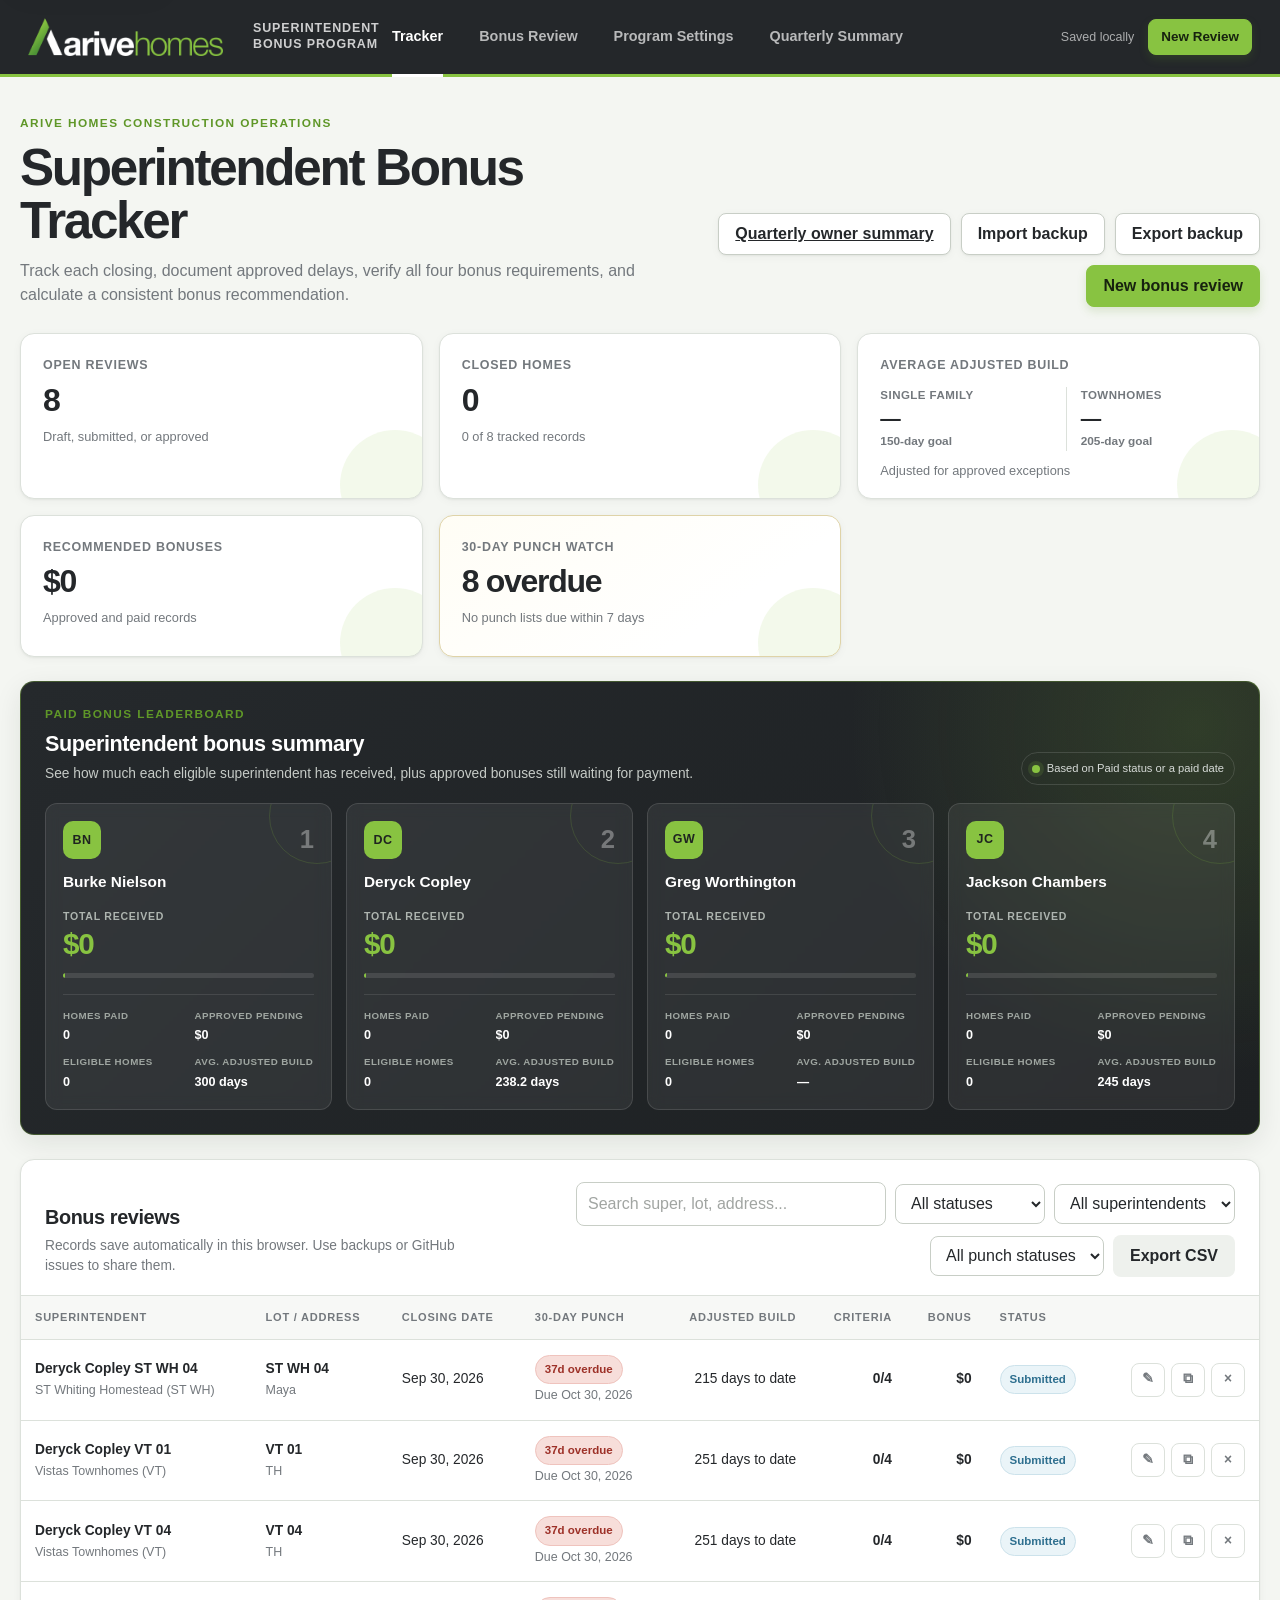
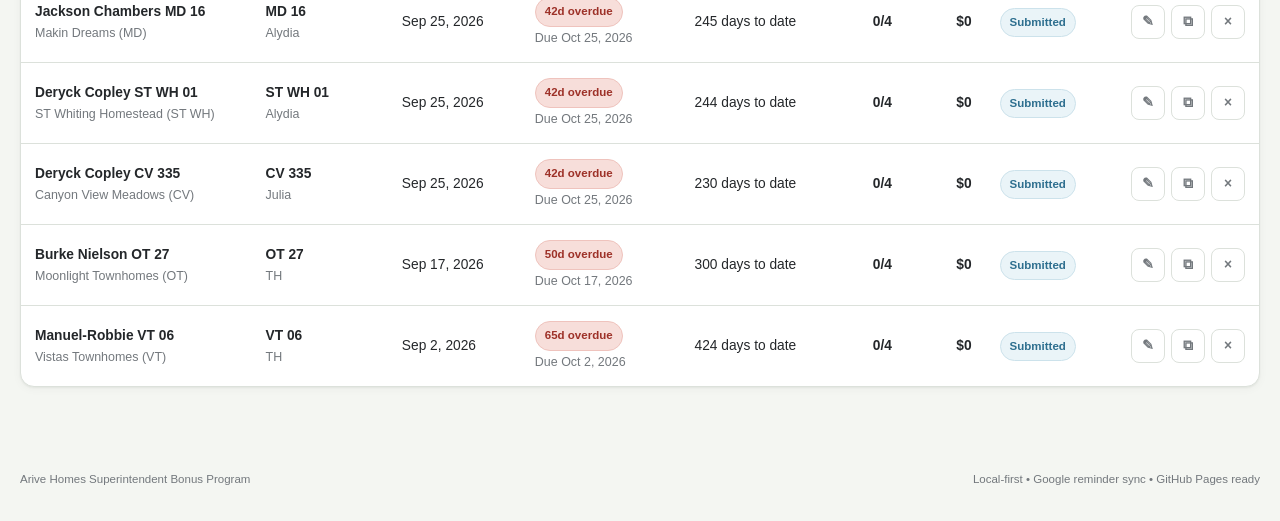
==== commit b95c29c9: "Rename reporting navigation for quarterly bonus submissions" ====
--- a/index.html
+++ b/index.html
@@ -25,7 +25,7 @@
         <button type="button" class="nav-button is-active" data-view="tracker" aria-current="page">Tracker</button>
         <button type="button" class="nav-button" data-view="editor">Bonus Review</button>
         <button type="button" class="nav-button" data-view="settings">Program Settings</button>
-        <a class="nav-button nav-link-button" href="monthly-summary.html" id="monthlySummaryNav">Monthly Summary</a>
+        <a class="nav-button nav-link-button" href="monthly-summary.html" id="monthlySummaryNav">Quarterly Summary</a>
       </nav>
 
       <div class="header-actions">
@@ -41,10 +41,10 @@
         <div>
           <p class="eyebrow">Arive Homes construction operations</p>
           <h1 id="trackerTitle">Superintendent Bonus Tracker</h1>
-          <p class="page-description">Track each closing, document approved delays, verify all five bonus requirements, and calculate a consistent bonus recommendation.</p>
+          <p class="page-description">Track each closing, document approved delays, verify all four bonus requirements, and calculate a consistent bonus recommendation.</p>
         </div>
         <div class="page-heading-actions">
-          <a class="button button-secondary" href="monthly-summary.html">Monthly owner summary</a>
+          <a class="button button-secondary" href="monthly-summary.html">Quarterly owner summary</a>
           <button type="button" class="button button-secondary" id="importAllButton">Import backup</button>
           <button type="button" class="button button-secondary" id="exportAllButton">Export backup</button>
           <button type="button" class="button button-primary" id="newReviewButton">New bonus review</button>
@@ -735,6 +735,6 @@
 
   <div class="toast" id="toast" role="status" aria-live="polite" aria-atomic="true"></div>
 
-  <script src=app.js?v=23 defer></script>
+  <script src=app.js?v=25 defer></script>
 </body>
 </html>
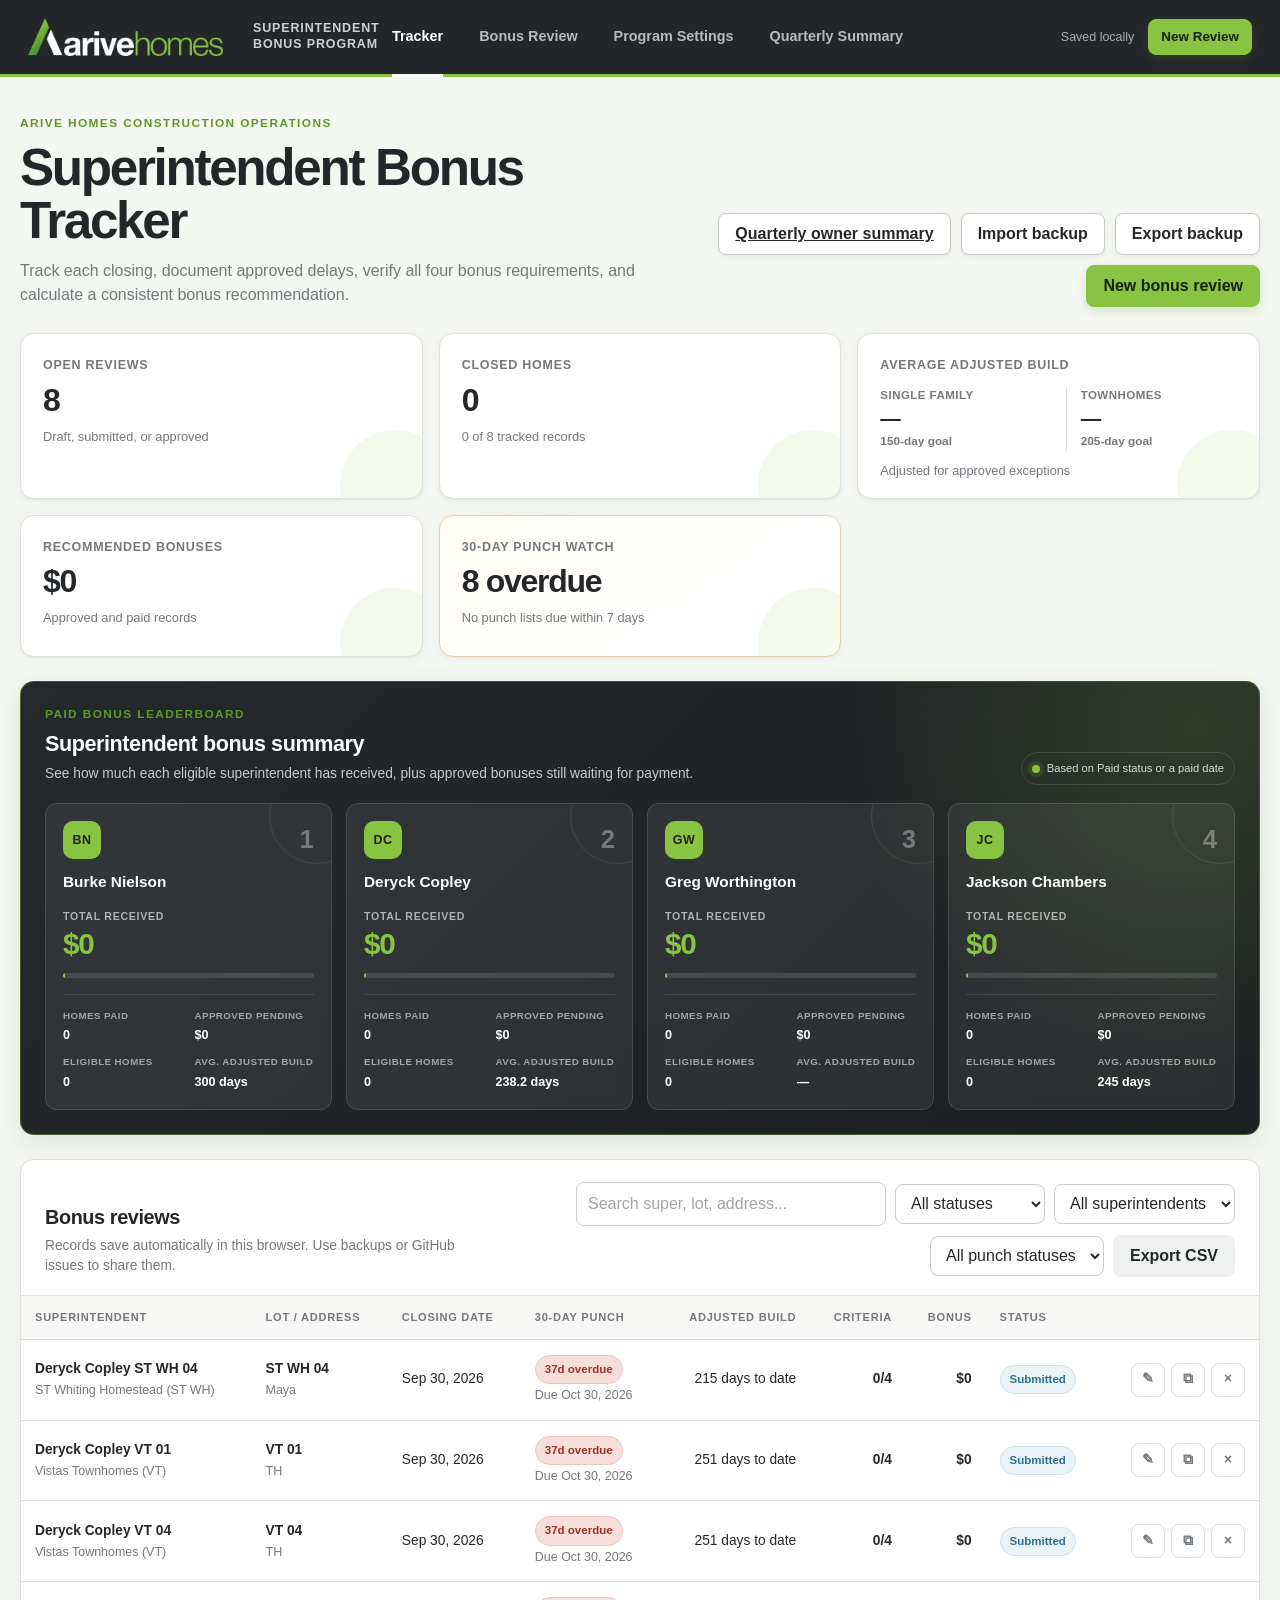
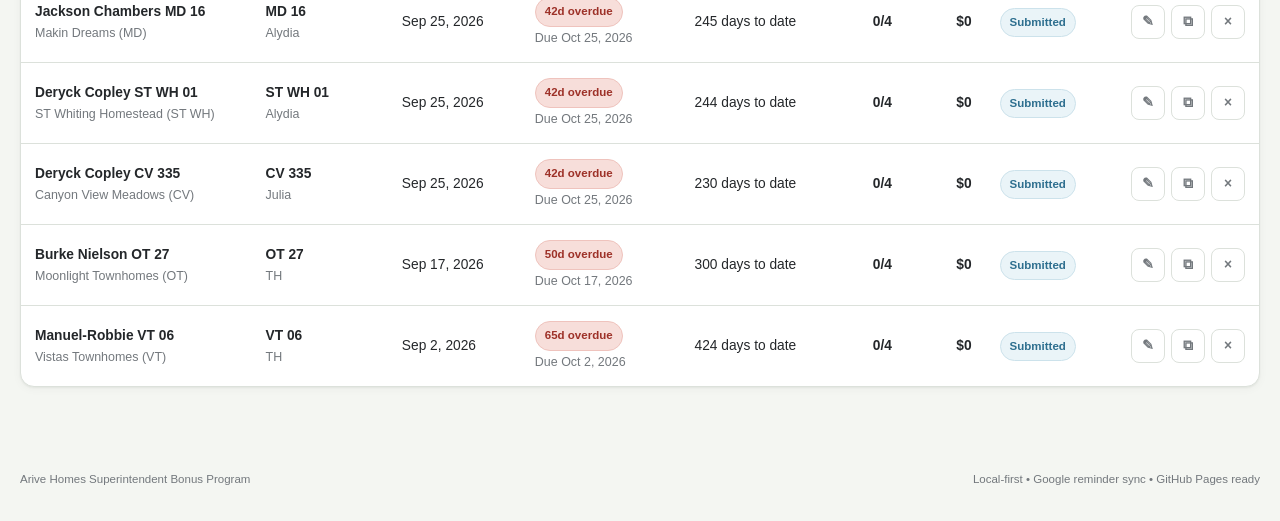
==== commit 9e76884c: "Load four-part bonus program" ====
--- a/index.html
+++ b/index.html
@@ -735,6 +735,6 @@
 
   <div class="toast" id="toast" role="status" aria-live="polite" aria-atomic="true"></div>
 
-  <script src=app.js?v=25 defer></script>
+  <script src=app.js?v=26 defer></script>
 </body>
 </html>
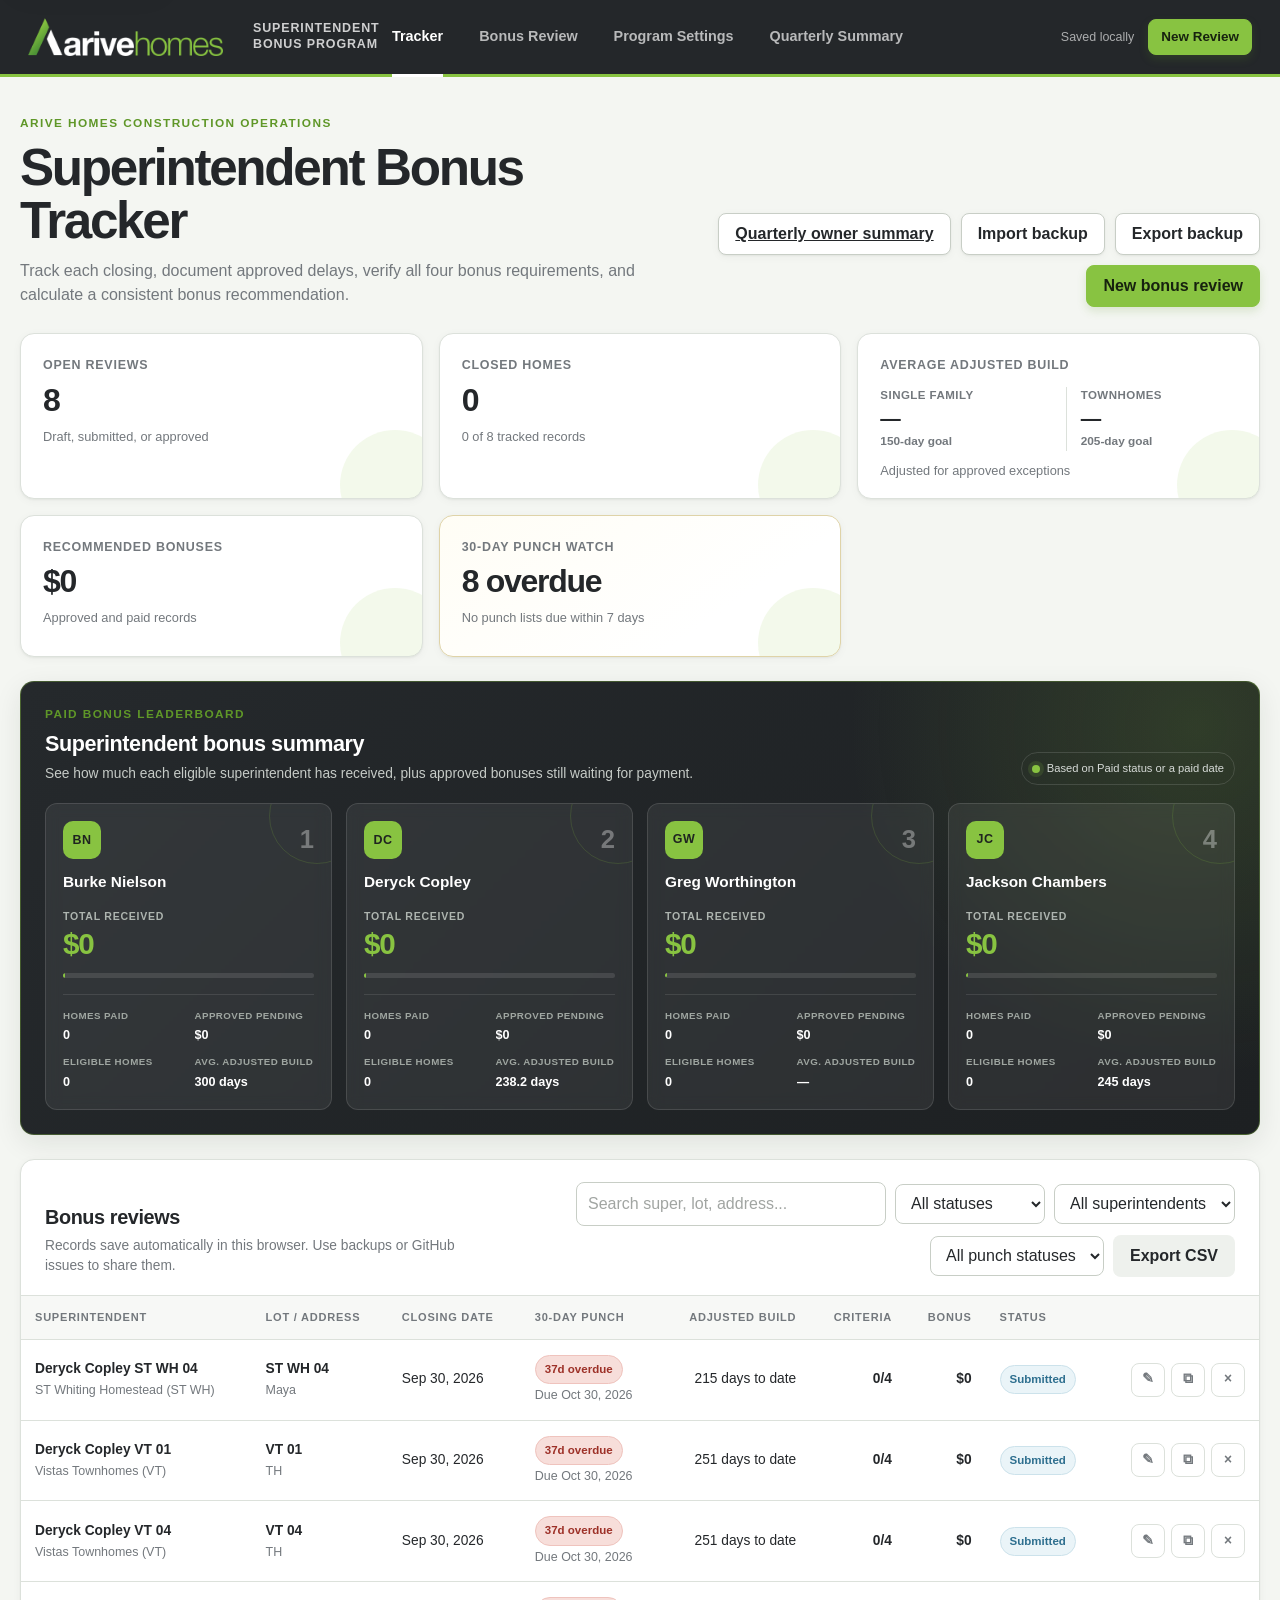
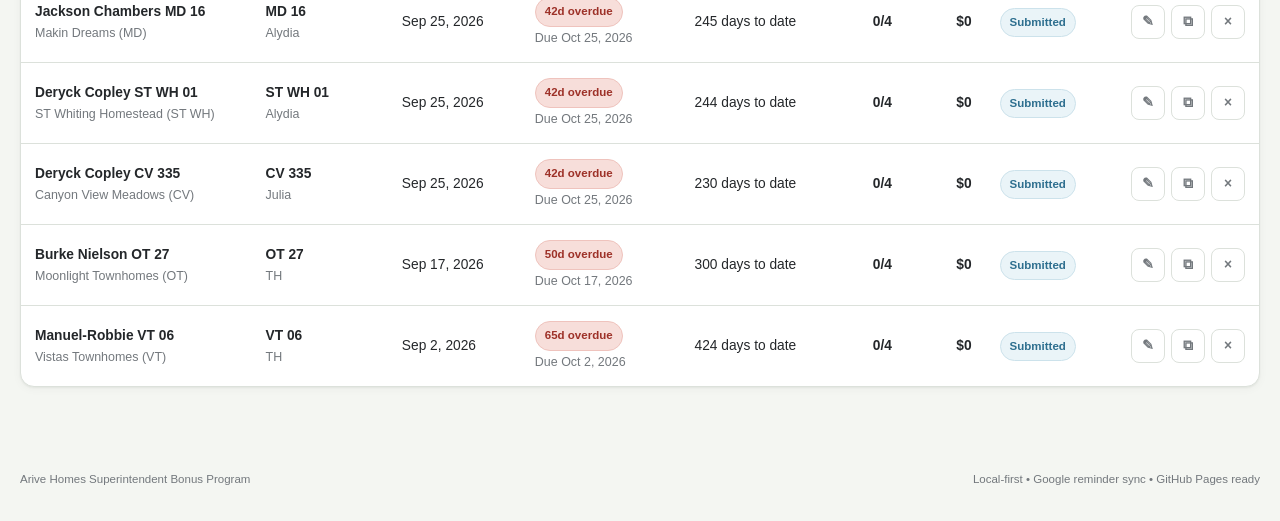
==== commit 23278815: "Hard bust app cache after bonus program update" ====
--- a/index.html
+++ b/index.html
@@ -735,6 +735,6 @@
 
   <div class="toast" id="toast" role="status" aria-live="polite" aria-atomic="true"></div>
 
-  <script src=app.js?v=26 defer></script>
+  <script src=app.js?v=27 defer></script>
 </body>
 </html>
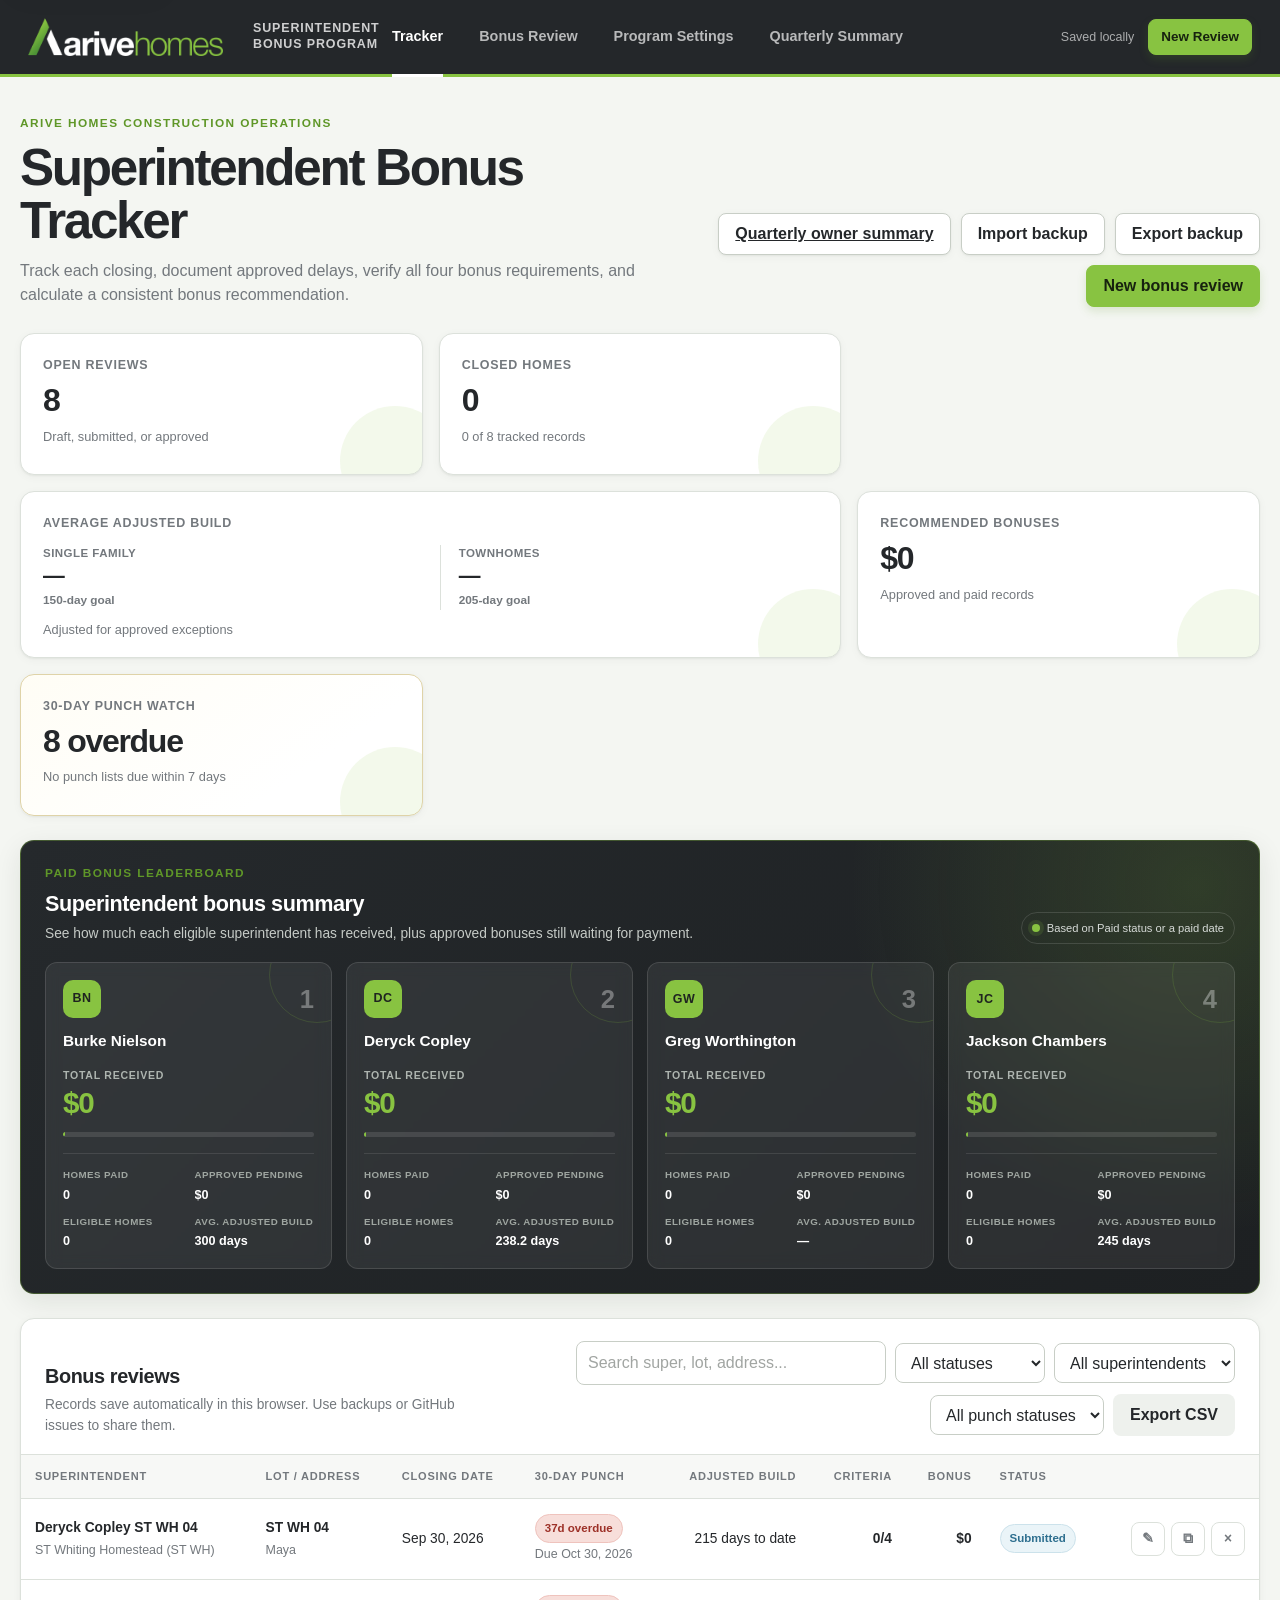
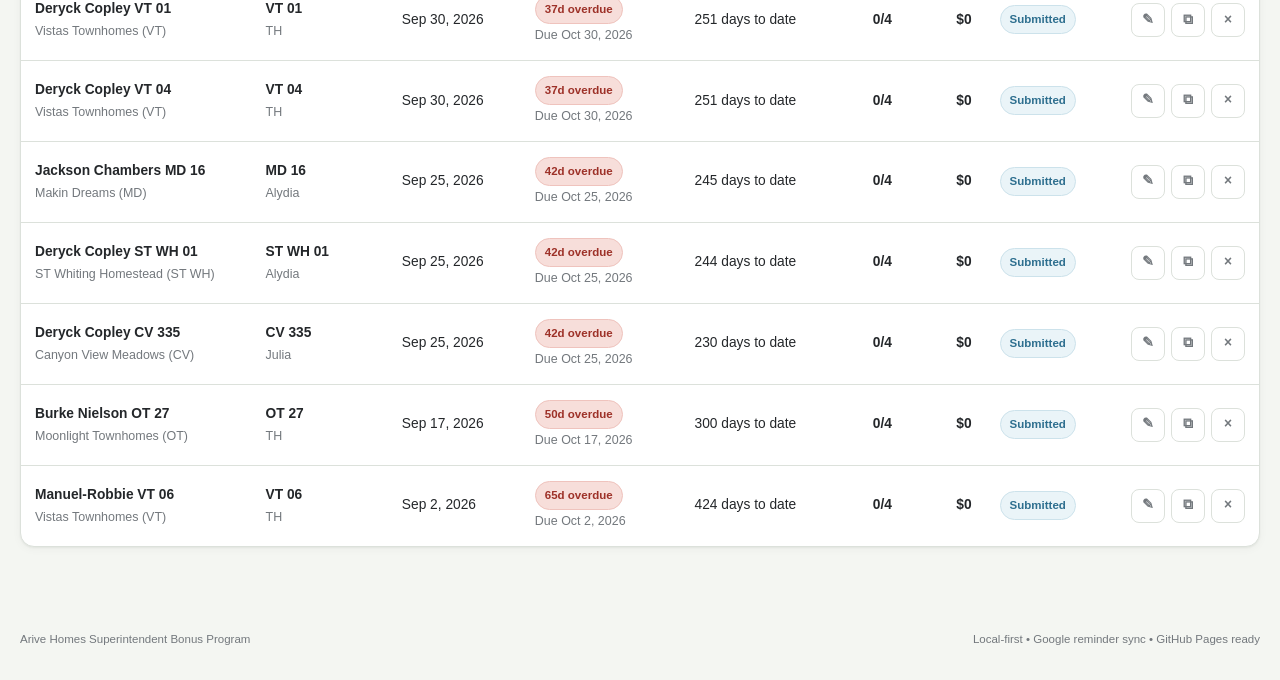
==== commit 6f73d552: "Update bonus tracker: simplify home and approval forms" ====
--- a/index.html
+++ b/index.html
@@ -8,7 +8,7 @@
   <title>Arive Homes | Superintendent Bonus Program</title>
   <link rel="icon" href="assets/favicon.svg" type="image/svg+xml">
   <link rel="manifest" href="manifest.webmanifest">
-  <link rel="stylesheet" href="styles.css?v=12">
+  <link rel="stylesheet" href="styles.css?v=14">
 </head>
 <body>
   <a class="skip-link" href="#mainContent">Skip to content</a>
@@ -237,14 +237,7 @@
                   <option value="Townhome">Townhome</option>
                 </select>
               </label>
-              <label class="field field-span-2">
-                <span class="field-label">Property address <span aria-hidden="true">*</span></span>
-                <input type="text" data-field="address" required autocomplete="street-address" placeholder="Street address, city, state, ZIP">
-              </label>
-              <label class="field">
-                <span class="field-label">Permit / job number</span>
-                <input type="text" data-field="jobNumber" placeholder="Optional">
-              </label>
+              
               <label class="field">
                 <span class="field-label">Base bonus amount</span>
                 <span class="input-prefix-wrap">
@@ -412,42 +405,22 @@
             <div class="card-header">
               <div>
                 <p class="section-number">06</p>
-                <h2 id="approvalHeading">Review, approval, and payment</h2>
-                <p class="card-subtitle">Keep a simple audit trail for who reviewed, approved, and paid the bonus.</p>
-              </div>
-            </div>
-            <div class="form-grid form-grid-3">
-              <label class="field">
-                <span class="field-label">Reviewed by</span>
-                <input type="text" data-field="reviewedBy" placeholder="Name">
-              </label>
-              <label class="field">
-                <span class="field-label">Review date</span>
-                <input type="date" data-field="reviewDate">
-              </label>
-              <label class="field">
-                <span class="field-label">Submitted date</span>
-                <input type="date" data-field="submittedDate">
-              </label>
+                <h2 id="approvalHeading">Approval</h2>
+                <p class="card-subtitle">Final signoff and optional manual bonus adjustment.</p>
+              </div>
+            </div>
+            <div class="form-grid form-grid-2">
               <label class="field">
                 <span class="field-label">Approved by</span>
                 <input type="text" data-field="approvedBy" placeholder="Name">
               </label>
               <label class="field">
-                <span class="field-label">Approval date</span>
+                <span class="field-label">Date</span>
                 <input type="date" data-field="approvedDate">
               </label>
-              <label class="field">
-                <span class="field-label">Paid date</span>
-                <input type="date" data-field="paidDate">
-              </label>
-              <label class="field field-span-3">
-                <span class="field-label">Overall review notes</span>
-                <textarea data-field="reviewNotes" rows="4" placeholder="Wins, concerns, coaching notes, or context for the final decision."></textarea>
-              </label>
-              <label class="field field-span-3">
-                <span class="field-label">Approval notes</span>
-                <textarea data-field="approvalNotes" rows="3" placeholder="Final management decision or any adjustment to the calculated recommendation."></textarea>
+              <label class="field field-span-2">
+                <span class="field-label">Notes</span>
+                <textarea data-field="approvalNotes" rows="4" placeholder="Approval details or adjustments to the calculated recommendation."></textarea>
               </label>
               <label class="field">
                 <span class="field-label">Manual approved bonus</span>
@@ -735,6 +708,6 @@
 
   <div class="toast" id="toast" role="status" aria-live="polite" aria-atomic="true"></div>
 
-  <script src=app.js?v=27 defer></script>
+  <script src=app.js?v=28 defer></script>
 </body>
 </html>
--- a/styles.css
+++ b/styles.css
@@ -2570,3 +2570,15 @@
 .reminder-actions { margin-top: 18px; }
 .reminder-rule-grid { margin-top: 18px; grid-template-columns: repeat(2, minmax(0, 1fr)); }
 @media (max-width: 760px) { .reminder-rule-grid { grid-template-columns: 1fr; } }
+
+
+/* Make room for two build-time averages without changing the dashboard design. */
+.metric-grid { grid-template-columns: repeat(6, minmax(0, 1fr)); }
+.metric-card-build-split { grid-column: span 2; }
+.metric-card-build-split .metric-build-split { gap: 18px; }
+.metric-card-build-split .metric-build-type + .metric-build-type { padding-left: 18px; }
+.metric-card-build-split .metric-build-type-value { font-size: clamp(1.3rem, 1.7vw, 1.7rem); letter-spacing: -0.035em; }
+@media (max-width: 1320px) { .metric-grid { grid-template-columns: repeat(3, minmax(0, 1fr)); } }
+@media (max-width: 1030px) { .metric-grid { grid-template-columns: repeat(2, minmax(0, 1fr)); } }
+@media (max-width: 720px) { .metric-grid { grid-template-columns: 1fr; } .metric-card-build-split { grid-column: auto; } }
+@media (max-width: 440px) { .metric-card-build-split .metric-build-split { grid-template-columns: 1fr; gap: 12px; } .metric-card-build-split .metric-build-type + .metric-build-type { padding: 12px 0 0; border-left: 0; border-top: 1px solid var(--line); } }
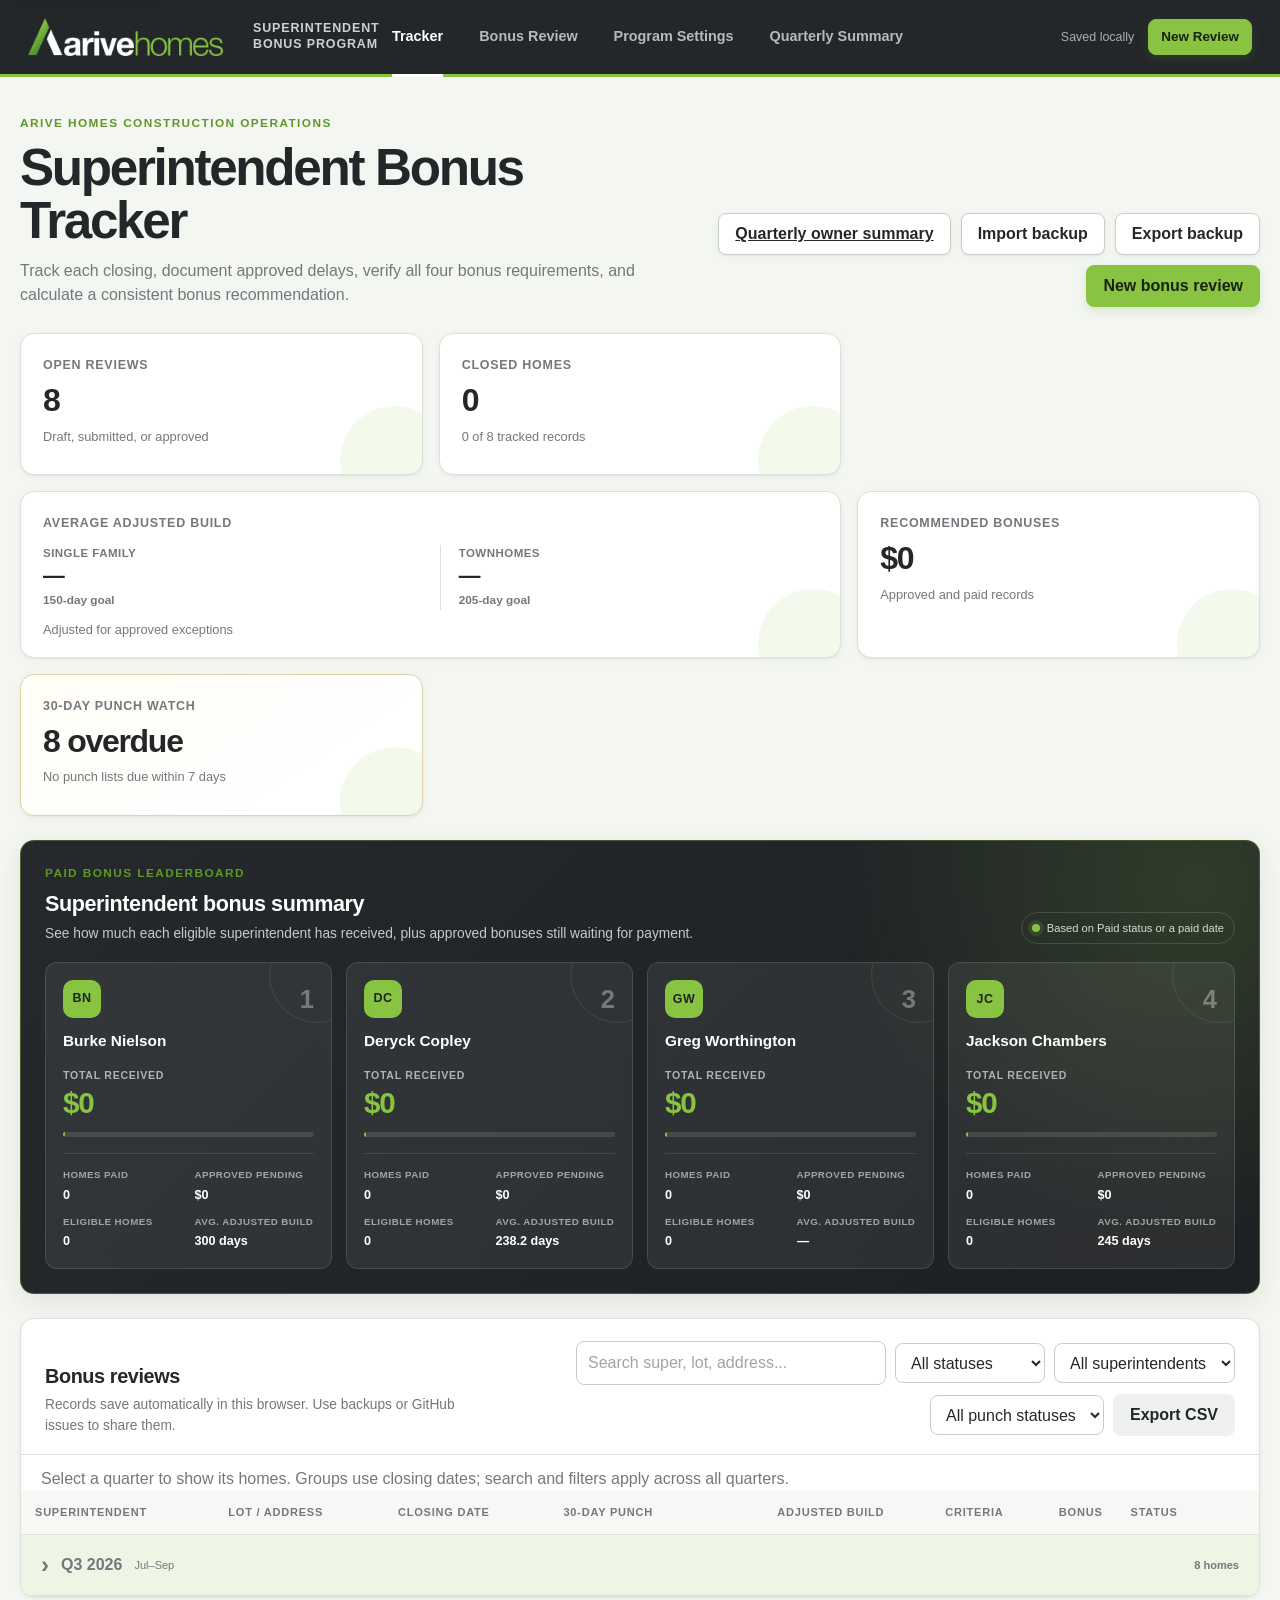
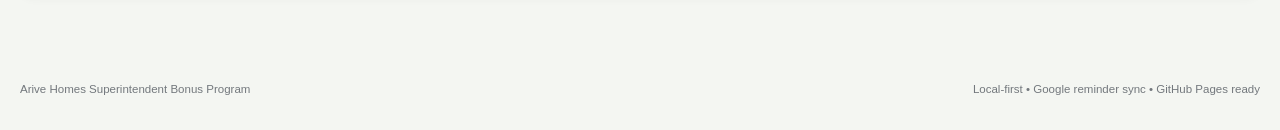
==== commit ee185986: "Group tracker homes into collapsible closing quarters" ====
--- a/index.html
+++ b/index.html
@@ -8,7 +8,7 @@
   <title>Arive Homes | Superintendent Bonus Program</title>
   <link rel="icon" href="assets/favicon.svg" type="image/svg+xml">
   <link rel="manifest" href="manifest.webmanifest">
-  <link rel="stylesheet" href="styles.css?v=14">
+  <link rel="stylesheet" href="styles.css?v=15">
 </head>
 <body>
   <a class="skip-link" href="#mainContent">Skip to content</a>
@@ -146,6 +146,7 @@
         </div>
 
         <div class="table-wrap" id="recordsTableWrap">
+          <p class="page-description" style="padding: 0 20px">Select a quarter to show its homes. Groups use closing dates; search and filters apply across all quarters.</p>
           <table class="data-table records-table">
             <thead>
               <tr>
@@ -708,6 +709,7 @@
 
   <div class="toast" id="toast" role="status" aria-live="polite" aria-atomic="true"></div>
 
-  <script src=app.js?v=28 defer></script>
+  <script src=app.js?v=29 defer></script>
 </body>
 </html>
+
--- a/styles.css
+++ b/styles.css
@@ -839,6 +839,39 @@
   border-bottom: 0;
 }
 
+.records-table [data-tracker-quarter][hidden] {
+  display: none;
+}
+
+.records-table .tracker-quarter-row th {
+  padding: 0;
+  background: var(--brand-green-soft);
+}
+
+.tracker-quarter-toggle {
+  display: flex;
+  align-items: center;
+  gap: 12px;
+  width: 100%;
+  padding: 18px 20px;
+  border: 0;
+  background: transparent;
+  color: inherit;
+  font: inherit;
+  text-transform: none;
+  letter-spacing: normal;
+  text-align: left;
+  cursor: pointer;
+}
+
+.tracker-quarter-toggle:hover { background: #e2efd4; }
+.tracker-quarter-toggle:focus-visible { outline: 2px solid var(--brand-green-dark); outline-offset: -3px; }
+.tracker-quarter-chevron { font-size: 24px; line-height: 1; transition: transform 150ms ease; }
+.tracker-quarter-toggle[aria-expanded="true"] .tracker-quarter-chevron { transform: rotate(90deg); }
+.tracker-quarter-label { font-size: 16px; font-weight: 750; }
+.tracker-quarter-range { font-weight: 400; }
+.tracker-quarter-count { margin-left: auto; white-space: nowrap; }
+
 .records-table tbody tr {
   cursor: pointer;
   transition: background 0.12s ease;
@@ -2582,3 +2615,4 @@
 @media (max-width: 1030px) { .metric-grid { grid-template-columns: repeat(2, minmax(0, 1fr)); } }
 @media (max-width: 720px) { .metric-grid { grid-template-columns: 1fr; } .metric-card-build-split { grid-column: auto; } }
 @media (max-width: 440px) { .metric-card-build-split .metric-build-split { grid-template-columns: 1fr; gap: 12px; } .metric-card-build-split .metric-build-type + .metric-build-type { padding: 12px 0 0; border-left: 0; border-top: 1px solid var(--line); } }
+
